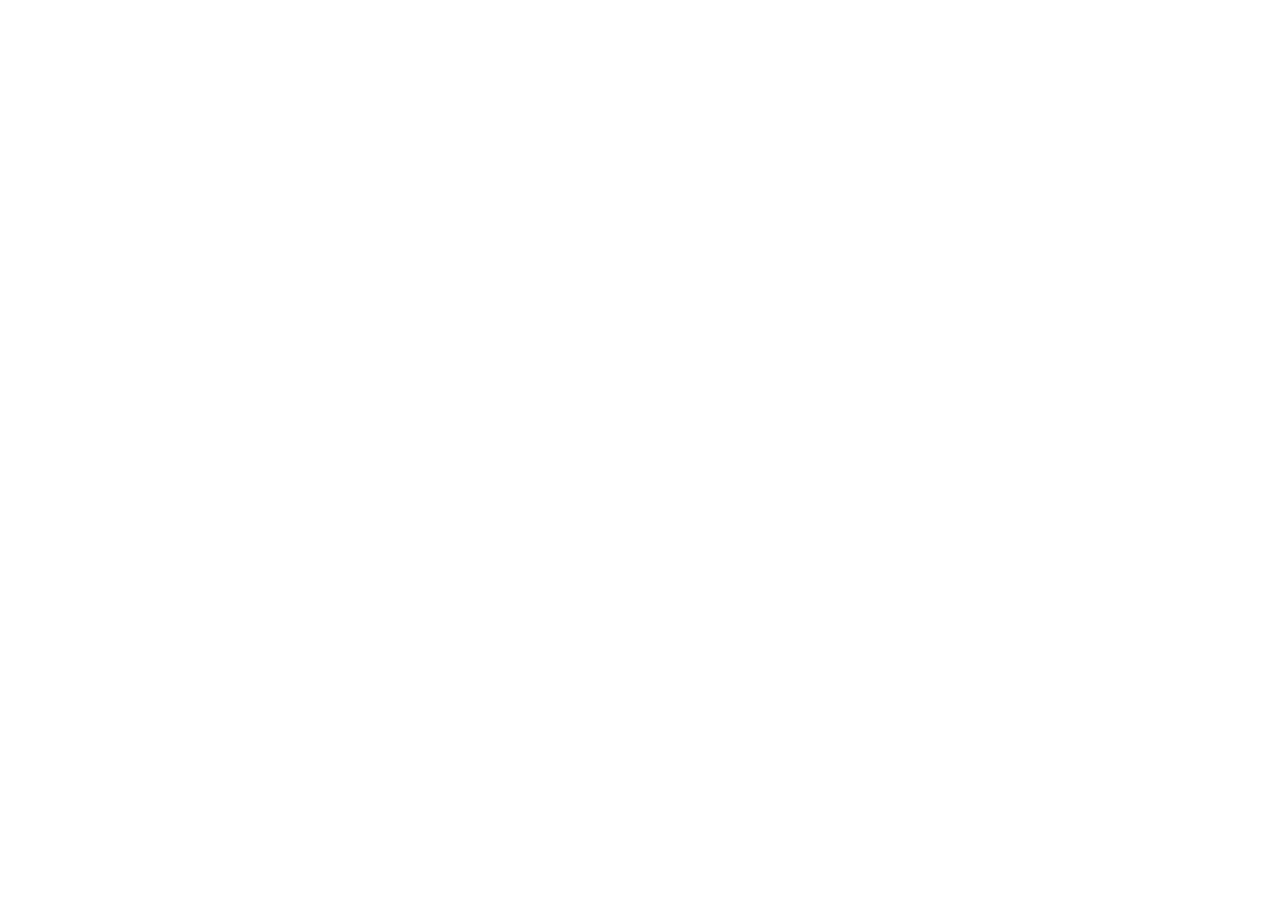
==== index.html @ a16721e1 "Add files via upload" ====
<!doctype html>
<html lang="zh-CN" data-page-node-id="yA0Kq9CrnTB8Yg3hqrv6Yd">
  <head data-page-node-id="Kz5V1zAdpXQTdksZVwG4QL">
    <meta charset="UTF-8" data-page-node-id="CpQbB1viqP4mEryuwTpKDQ" />
    <link rel="icon" type="image/webp" href="/cassiel-portfolio/avatar.webp" data-page-node-id="44fZgjx0BJYjxsgiDNsdJp" />
    <meta name="viewport" content="width=device-width, initial-scale=1.0" data-page-node-id="XHjobfBbckQEOGNmyKiSlf" />
    <meta name="description" content="李晴 Cassiel · 个人作品集 — 海外市场推广 / 运营 / 双语内容 / 品牌策划 / AI 创作" data-page-node-id="3OqiqB5UH15ib94yX8hZ2y" />
    <title>李晴 Cassiel · 个人作品集</title>

    <!-- 字体异步加载：不再阻塞首屏（先用系统字体渲染，加载完自动替换） -->
    <link rel="preconnect" href="https://fonts.googleapis.com" data-page-node-id="sNRSOGz8AFDxv1AtgER4XE" />
    <link rel="preconnect" href="https://fonts.gstatic.com" crossorigin data-page-node-id="uDnGwghoSn8qRuKMSa3KBw" />
    <link
      href="https://fonts.googleapis.com/css2?family=Playfair+Display:ital,wght@0,500;0,600;1,500&family=Cormorant+Garamond:ital,wght@0,500;1,500&family=Noto+Serif+SC:wght@600;700&family=Noto+Sans+SC:wght@400;500;700&display=swap"
      rel="stylesheet"
      media="print"
      onload="this.media='all'" data-page-node-id="WlXx7fBVmIy8NgrCdfuwad"
    />
    <noscript data-page-node-id="pYgnTMvsmWmkQOM8vTazXm">
      <link
        href="https://fonts.googleapis.com/css2?family=Playfair+Display:ital,wght@0,500;0,600;1,500&family=Noto+Serif+SC:wght@600;700&family=Noto+Sans+SC:wght@400;500;700&display=swap"
        rel="stylesheet" data-page-node-id="uPltSnya9LLhdu0EHojfn4"
      />
    </noscript>
    <script type="module" crossorigin src="/cassiel-portfolio/assets/index-CwIzsvGX.js"></script>
    <link rel="stylesheet" crossorigin href="/cassiel-portfolio/assets/index-D0CGgged.css" data-page-node-id="Kiu8rlmSTKHEZi1VTXKyvK">
  </head>
  <body data-page-node-id="1IWm1TpegDY64FoxtSiFSn">
    <div id="root" data-page-node-id="jTugDZT6o0H2R9SmXIjHTP"></div>
  </body>
</html>
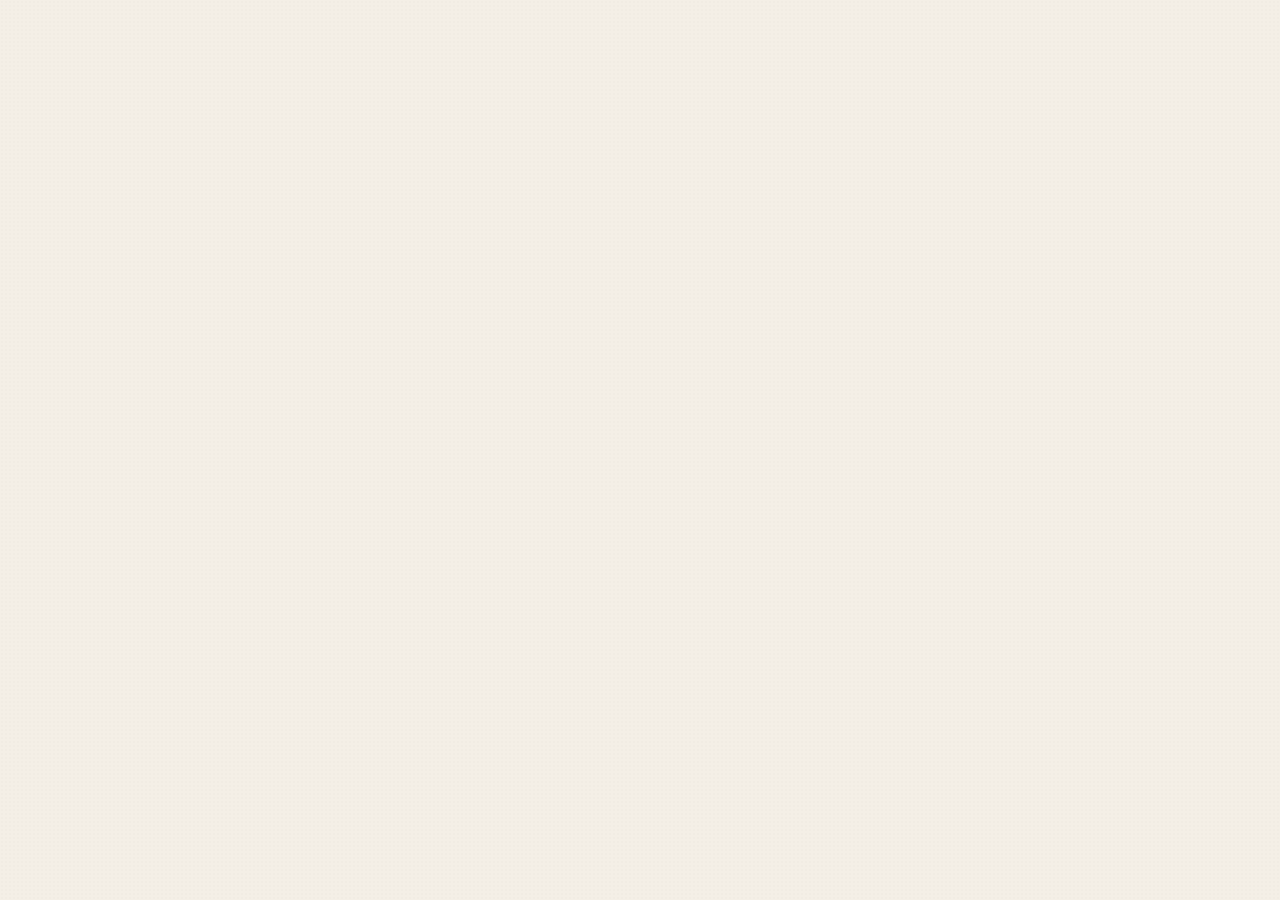
==== commit 4d3e272c: "Update asset paths in index.html" ====
--- a/index.html
+++ b/index.html
@@ -2,7 +2,7 @@
 <html lang="zh-CN" data-page-node-id="yA0Kq9CrnTB8Yg3hqrv6Yd">
   <head data-page-node-id="Kz5V1zAdpXQTdksZVwG4QL">
     <meta charset="UTF-8" data-page-node-id="CpQbB1viqP4mEryuwTpKDQ" />
-    <link rel="icon" type="image/webp" href="/cassiel-portfolio/avatar.webp" data-page-node-id="44fZgjx0BJYjxsgiDNsdJp" />
+    <link rel="icon" type="image/webp" href="/avatar.webp" data-page-node-id="44fZgjx0BJYjxsgiDNsdJp" />
     <meta name="viewport" content="width=device-width, initial-scale=1.0" data-page-node-id="XHjobfBbckQEOGNmyKiSlf" />
     <meta name="description" content="李晴 Cassiel · 个人作品集 — 海外市场推广 / 运营 / 双语内容 / 品牌策划 / AI 创作" data-page-node-id="3OqiqB5UH15ib94yX8hZ2y" />
     <title>李晴 Cassiel · 个人作品集</title>
@@ -22,8 +22,8 @@
         rel="stylesheet" data-page-node-id="uPltSnya9LLhdu0EHojfn4"
       />
     </noscript>
-    <script type="module" crossorigin src="/cassiel-portfolio/assets/index-CwIzsvGX.js"></script>
-    <link rel="stylesheet" crossorigin href="/cassiel-portfolio/assets/index-D0CGgged.css" data-page-node-id="Kiu8rlmSTKHEZi1VTXKyvK">
+    <script type="module" crossorigin src="/assets/index-CwIzsvGX.js"></script>
+    <link rel="stylesheet" crossorigin href="/assets/index-D0CGgged.css" data-page-node-id="Kiu8rlmSTKHEZi1VTXKyvK">
   </head>
   <body data-page-node-id="1IWm1TpegDY64FoxtSiFSn">
     <div id="root" data-page-node-id="jTugDZT6o0H2R9SmXIjHTP"></div>
--- a/assets/index-D0CGgged.css
+++ b/assets/index-D0CGgged.css
@@ -0,0 +1 @@
+:root{--cream: #f4efe6;--cream-deep: #ece4d6;--paper: #fbf8f1;--paper-2: #f7f1e7;--ink: #2e2a24;--ink-2: #6b6358;--ink-3: #948b7c;--line: #d9d0c0;--line-soft: #e6ddcf;--sage: #a7b0a0;--rose: #c9a8a0;--clay: #c08a6e;--blue: #97a7b0;--ochre: #c9b27c;--serif: "Playfair Display", "Songti SC", "STSong", Georgia, serif;--serif-cn: "Noto Serif SC", "Songti SC", "STSong", "SimSun", serif;--sans: "Noto Sans SC", system-ui, -apple-system, "PingFang SC", "Microsoft YaHei", sans-serif;--content: 1700px;--gutter: 48px;--shadow-sm: 0 2px 10px rgba(46, 42, 36, .05);--shadow-md: 0 18px 50px rgba(46, 42, 36, .1);--shadow-lg: 0 30px 80px rgba(46, 42, 36, .16)}*{box-sizing:border-box}html{scroll-behavior:smooth}body{margin:0;background:var(--cream);color:var(--ink);font-family:var(--sans);font-weight:400;line-height:1.7;-webkit-font-smoothing:antialiased;text-rendering:optimizeLegibility;overflow-x:hidden}body:before{content:"";position:fixed;top:0;right:0;bottom:0;left:0;pointer-events:none;z-index:1;opacity:.5;background-image:radial-gradient(rgba(46,42,36,.025) 1px,transparent 1px);background-size:4px 4px}a{color:inherit;text-decoration:none}img{display:block;max-width:100%}button{font-family:inherit;cursor:pointer}::selection{background:var(--clay);color:#fff}.wrap{width:100%;max-width:var(--content);margin:0 auto;padding:0 var(--gutter);position:relative;z-index:2}section{position:relative;z-index:2}.section-pad{padding:120px 0}.sec-head{display:flex;align-items:flex-end;gap:24px;margin-bottom:56px}.sec-num{font-family:var(--serif);font-size:84px;line-height:.8;color:var(--clay);opacity:.55;font-style:italic}.sec-title{font-family:var(--serif-cn);font-weight:700;font-size:40px;letter-spacing:2px;margin:0}.sec-title .en{display:block;font-family:var(--serif);font-style:italic;font-weight:500;font-size:18px;letter-spacing:1px;color:var(--ink-3);margin-top:6px}.sec-rule{flex:1;height:1px;background:var(--line);margin-bottom:14px}[data-reveal]{opacity:0;transform:translateY(26px);transition:opacity .9s cubic-bezier(.22,1,.36,1),transform .9s cubic-bezier(.22,1,.36,1)}[data-reveal].in-view{opacity:1;transform:none}[data-reveal][data-delay="1"]{transition-delay:.08s}[data-reveal][data-delay="2"]{transition-delay:.16s}[data-reveal][data-delay="3"]{transition-delay:.24s}[data-reveal][data-delay="4"]{transition-delay:.32s}.nav{position:fixed;top:0;left:0;right:0;z-index:50;display:flex;align-items:center;justify-content:space-between;padding:22px var(--gutter);transition:background .4s,box-shadow .4s,padding .4s}.nav.scrolled{background:#f4efe6d1;-webkit-backdrop-filter:blur(12px);backdrop-filter:blur(12px);box-shadow:0 1px 0 var(--line);padding:14px var(--gutter)}.nav-brand{font-family:var(--serif-cn);font-weight:700;font-size:20px;letter-spacing:1px;display:flex;align-items:center;gap:10px}.nav-brand .dot{width:9px;height:9px;border-radius:50%;background:var(--clay)}.nav-links{display:flex;gap:30px;align-items:center}.nav-links a{font-size:14px;letter-spacing:1px;color:var(--ink-2);position:relative;padding:4px 0;transition:color .3s}.nav-links a:after{content:"";position:absolute;left:0;bottom:-2px;width:0;height:1.5px;background:var(--clay);transition:width .3s}.nav-links a:hover,.nav-links a.active{color:var(--ink)}.nav-links a:hover:after,.nav-links a.active:after{width:100%}.nav-cta{border:1px solid var(--ink);border-radius:999px;padding:8px 20px;font-size:13px;letter-spacing:1px;transition:background .3s,color .3s}.nav-cta:hover{background:var(--ink);color:var(--cream)}.hero{min-height:100vh;display:flex;align-items:center;padding:140px 0 80px;position:relative;overflow:hidden}.hero-blob{position:absolute;border-radius:50%;filter:blur(60px);opacity:.5;z-index:0}.hero-blob.b1{width:520px;height:520px;background:var(--sage);top:-120px;right:-80px}.hero-blob.b2{width:460px;height:460px;background:var(--rose);bottom:-140px;left:-120px;opacity:.4}.hero-blob.b3{width:360px;height:360px;background:var(--ochre);top:40%;left:45%;opacity:.25}.hero-grid{display:grid;grid-template-columns:1.15fr .85fr;gap:64px;align-items:center;width:100%}.hero-eyebrow{font-family:var(--serif);font-style:italic;font-size:18px;color:var(--clay);letter-spacing:1px;margin-bottom:22px}.hero-name{font-family:var(--serif-cn);font-weight:700;font-size:132px;line-height:.95;letter-spacing:4px;margin:0}.hero-en{font-family:var(--serif);font-style:italic;font-weight:500;font-size:54px;color:var(--ink-2);letter-spacing:2px;margin:8px 0 0}.hero-tagline{font-family:var(--serif-cn);font-size:30px;font-weight:500;letter-spacing:3px;margin:40px 0 6px}.hero-tagline-en{font-family:var(--serif);font-style:italic;font-size:19px;color:var(--ink-2);letter-spacing:1px}.hero-tags{display:flex;flex-wrap:wrap;gap:12px;margin-top:38px}.hero-tag{border:1px solid var(--line);background:var(--paper);border-radius:999px;padding:9px 18px;font-size:14px;letter-spacing:.5px;color:var(--ink-2);transition:border-color .3s,color .3s,transform .3s}.hero-tag:hover{border-color:var(--clay);color:var(--ink);transform:translateY(-2px)}.hero-portrait{position:relative;justify-self:center}.hero-portrait .frame{width:420px;height:520px;border-radius:220px 220px 36px 36px;overflow:hidden;background:var(--paper);box-shadow:var(--shadow-lg);border:1px solid var(--line-soft);position:relative}.hero-portrait .frame img{width:100%;height:100%;object-fit:cover}.hero-portrait .badge{position:absolute;bottom:26px;left:-26px;background:var(--ink);color:var(--cream);font-family:var(--serif-cn);font-size:15px;letter-spacing:1px;padding:10px 20px;border-radius:999px;box-shadow:var(--shadow-md);white-space:nowrap}.hero-portrait .corner{position:absolute;font-family:var(--serif);font-style:italic;color:var(--ink-3);font-size:15px}.hero-portrait .corner.tl{top:-34px;left:8px}.hero-portrait .corner.br{bottom:-30px;right:12px}.scroll-cue{position:absolute;bottom:36px;left:50%;transform:translate(-50%);font-size:12px;letter-spacing:3px;color:var(--ink-3);text-align:center;z-index:3}.scroll-cue .line{width:1px;height:46px;background:linear-gradient(var(--ink-3),transparent);margin:12px auto 0;animation:cue 2s infinite}@keyframes cue{0%,to{opacity:.3;transform:scaleY(.6)}50%{opacity:1;transform:scaleY(1)}}.exp-layout{display:grid;grid-template-columns:1.25fr .75fr;gap:64px;align-items:start}.timeline{position:relative;padding-left:40px}.timeline:before{content:"";position:absolute;left:9px;top:8px;bottom:8px;width:2px;background:linear-gradient(var(--clay),var(--sage),var(--blue));opacity:.5}.tl-card{position:relative;background:var(--paper);border:1px solid var(--line-soft);border-radius:20px;padding:28px 32px;margin-bottom:28px;box-shadow:var(--shadow-sm);transition:transform .4s,box-shadow .4s}.tl-card:hover{transform:translate(8px);box-shadow:var(--shadow-md)}.tl-card:before{content:"";position:absolute;left:-37px;top:34px;width:16px;height:16px;border-radius:50%;background:var(--cream);border:3px solid var(--clay);box-shadow:0 0 0 4px var(--cream)}.tl-card .period{font-family:var(--serif);font-style:italic;color:var(--clay);font-size:16px;letter-spacing:1px}.tl-card .company{font-family:var(--serif-cn);font-weight:700;font-size:22px;margin:6px 0 2px}.tl-card .role{font-size:14px;color:var(--ink-2);letter-spacing:.5px;margin-bottom:14px}.tl-tag{display:inline-block;font-size:11px;letter-spacing:1px;padding:3px 10px;border-radius:999px;background:var(--cream-deep);color:var(--ink-2);margin-left:10px;vertical-align:middle}.tl-card ul{margin:0;padding-left:18px}.tl-card li{font-size:14.5px;color:var(--ink-2);margin-bottom:7px;line-height:1.6}.tl-card li::marker{color:var(--clay)}.exp-side{position:sticky;top:110px;display:flex;flex-direction:column;gap:24px}.panel{background:var(--paper);border:1px solid var(--line-soft);border-radius:22px;padding:30px;box-shadow:var(--shadow-sm)}.panel h3{font-family:var(--serif-cn);font-size:20px;margin:0 0 6px;letter-spacing:1px}.panel .sub{font-size:13px;color:var(--ink-3);margin-bottom:20px}.btn-soft{width:100%;border:1px solid var(--ink);background:var(--ink);color:var(--cream);border-radius:999px;padding:14px;font-size:15px;letter-spacing:1px;transition:background .3s,color .3s,transform .3s;display:flex;align-items:center;justify-content:center;gap:10px}.btn-soft:hover{background:transparent;color:var(--ink);transform:translateY(-2px)}.btn-ghost{width:100%;border:1px solid var(--line);background:transparent;color:var(--ink);border-radius:999px;padding:14px;font-size:15px;letter-spacing:1px;transition:border-color .3s,background .3s;display:flex;align-items:center;justify-content:center;gap:10px}.btn-ghost:hover{border-color:var(--clay);background:var(--paper)}.modal-mask{position:fixed;top:0;right:0;bottom:0;left:0;z-index:100;background:#2e2a248c;-webkit-backdrop-filter:blur(6px);backdrop-filter:blur(6px);display:flex;align-items:center;justify-content:center;padding:40px;animation:fade .3s ease}@keyframes fade{0%{opacity:0}to{opacity:1}}.modal{background:var(--paper);border-radius:18px;width:min(880px,92vw);height:min(90vh,1000px);display:flex;flex-direction:column;overflow:hidden;box-shadow:var(--shadow-lg);animation:pop .35s cubic-bezier(.22,1,.36,1)}@keyframes pop{0%{transform:translateY(20px) scale(.98);opacity:0}to{transform:none;opacity:1}}.modal-head{display:flex;align-items:center;justify-content:space-between;padding:20px 28px;border-bottom:1px solid var(--line)}.modal-head .t{font-family:var(--serif-cn);font-weight:700;font-size:18px}.modal-close{border:none;background:var(--cream-deep);border-radius:50%;width:38px;height:38px;font-size:18px;color:var(--ink);transition:background .3s}.modal-close:hover{background:var(--clay);color:#fff}.modal-body{flex:1}.modal-body iframe{width:100%;height:100%;border:none}.modal-foot{padding:14px 28px;border-top:1px solid var(--line);text-align:right}.modal-foot a{color:var(--clay);font-size:14px;letter-spacing:.5px}.footprint-card{margin-top:64px;border-radius:24px;border:1px solid var(--line);background:radial-gradient(120% 140% at 100% 0%,rgba(151,167,176,.25),transparent 60%),radial-gradient(120% 140% at 0% 100%,rgba(201,168,160,.25),transparent 60%),var(--paper);padding:48px 56px;display:flex;align-items:center;justify-content:space-between;gap:40px;flex-wrap:wrap}.footprint-card .ft-title{font-family:var(--serif-cn);font-weight:700;font-size:28px}.footprint-card .ft-sub{color:var(--ink-2);font-size:15px;margin-top:8px;max-width:520px}.works-grid{display:grid;grid-template-columns:repeat(3,1fr);gap:28px}.work-card{position:relative;border-radius:22px;padding:34px 32px 30px;background:var(--paper);border:1px solid var(--line-soft);box-shadow:var(--shadow-sm);overflow:hidden;cursor:pointer;transition:transform .45s cubic-bezier(.22,1,.36,1),box-shadow .45s;min-height:280px;display:flex;flex-direction:column}.work-card:hover{transform:translateY(-8px);box-shadow:var(--shadow-md)}.work-card .cap{position:absolute;top:0;left:0;right:0;height:6px}.work-card .w-index{font-family:var(--serif);font-style:italic;font-size:56px;line-height:1;color:var(--ink);opacity:.16}.work-card .w-title{font-family:var(--serif-cn);font-weight:700;font-size:24px;margin:14px 0 2px}.work-card .w-en{font-family:var(--serif);font-style:italic;color:var(--ink-3);font-size:15px;letter-spacing:1px}.work-card .w-desc{font-size:14px;color:var(--ink-2);margin:16px 0 0;flex:1;line-height:1.65}.work-card .w-open{margin-top:22px;font-size:13.5px;letter-spacing:1px;color:var(--ink);display:inline-flex;align-items:center;gap:8px;opacity:.7;transition:opacity .3s,gap .3s}.work-card:hover .w-open{opacity:1;gap:14px}.c-sage{background:var(--sage)}.t-sage{color:#6f7c66}.c-rose{background:var(--rose)}.t-rose{color:#9c6f66}.c-blue{background:var(--blue)}.t-blue{color:#5f7681}.c-clay{background:var(--clay)}.t-clay{color:#9c6446}.c-ochre{background:var(--ochre)}.t-ochre{color:#9a8343}.film-modal{width:min(1100px,94vw);height:min(86vh,760px)}.film-body{padding:0;overflow:hidden;display:flex;flex-direction:column}.film-head{padding:22px 32px;border-bottom:1px solid var(--line);display:flex;align-items:baseline;gap:16px}.film-head .ft{font-family:var(--serif-cn);font-weight:700;font-size:22px}.film-head .fe{font-family:var(--serif);font-style:italic;color:var(--ink-3)}.film-strip{flex:1;overflow-x:auto;overflow-y:hidden;display:flex;gap:0;padding:0;background:#2b2722;scroll-snap-type:x mandatory}.film-strip{background-image:radial-gradient(circle at 12px 11px,var(--cream) 4px,transparent 5px),radial-gradient(circle at 12px calc(100% - 11px),var(--cream) 4px,transparent 5px);background-size:24px 100%;background-repeat:repeat-x;background-position:0 0,0 0;padding:26px 0}.film-frame{scroll-snap-align:start;flex:none;width:300px;margin:0 12px;background:var(--paper);border-radius:8px;padding:22px;display:flex;flex-direction:column;box-shadow:0 10px 30px #00000059}.film-frame .ff-no{font-family:var(--serif);font-style:italic;font-size:14px;color:var(--ink-3)}.film-frame .ff-thumb{position:relative;height:170px;border-radius:6px;margin:12px 0 16px;display:grid;place-items:center;overflow:hidden;cursor:pointer;background:var(--paper-2);font-family:var(--serif);font-style:italic;font-size:15px;color:#ffffffd9;letter-spacing:1px}.film-frame .ff-thumb:hover{box-shadow:inset 0 0 0 1px var(--line)}.film-frame .ff-thumb img{width:100%;height:100%;object-fit:contain;border-radius:6px;background:var(--paper-2)}.ff-zoom{position:absolute;top:0;right:0;bottom:0;left:0;display:grid;place-items:center;background:#2e2a2447;color:#fff;font-family:var(--sans);font-style:normal;font-size:13px;letter-spacing:1px;opacity:0;transition:opacity .25s;pointer-events:none}.film-frame .ff-thumb:hover .ff-zoom{opacity:1}.film-frame .ff-t{font-family:var(--serif-cn);font-weight:700;font-size:18px}.film-frame .ff-d{font-size:13.5px;color:var(--ink-2);margin-top:8px;line-height:1.6}.film-hint{padding:10px 32px;font-size:12px;color:var(--ink-3);font-style:italic;border-top:1px solid var(--line)}.image-viewer{position:fixed;top:0;right:0;bottom:0;left:0;z-index:200;display:grid;grid-template-columns:60px 1fr 60px;align-items:center;background:#f4efe6f5;-webkit-backdrop-filter:blur(16px);backdrop-filter:blur(16px);padding:32px}.viewer-close{position:absolute;top:24px;right:28px;width:46px;height:46px;border-radius:50%;border:1px solid var(--line);background:var(--paper);color:var(--ink);font-size:22px;line-height:1;display:grid;place-items:center;cursor:pointer;transition:background .25s,color .25s,border-color .25s}.viewer-close:hover{background:var(--clay);color:#fff;border-color:var(--clay)}.viewer-nav{width:46px;height:80px;border-radius:10px;border:1px solid var(--line);background:var(--paper);color:var(--ink-2);font-size:32px;line-height:1;display:grid;place-items:center;cursor:pointer;transition:background .25s,color .25s,border-color .25s}.viewer-nav:hover:not(:disabled){background:var(--clay);color:#fff;border-color:var(--clay)}.viewer-nav:disabled{opacity:.3;cursor:default}.viewer-frame{text-align:center;max-height:100%;overflow-y:auto;padding:0 20px}.viewer-frame img{max-width:100%;max-height:78vh;object-fit:contain;border-radius:12px;box-shadow:0 30px 80px #2e2a242e}.viewer-info{margin-top:22px}.viewer-info h4{font-family:var(--serif-cn);font-size:24px;letter-spacing:1px;margin:0 0 8px}.viewer-info p{font-size:14px;color:var(--ink-2);line-height:1.7;max-width:560px;margin:0 auto}@media (max-width: 680px){.image-viewer{grid-template-columns:44px 1fr 44px;padding:20px}.viewer-frame img{max-height:64vh}.viewer-info h4{font-size:20px}}.bag-layout{display:grid;grid-template-columns:.95fr 1.05fr;gap:56px;align-items:stretch}.bag-visual{position:relative;border-radius:30px;background:radial-gradient(120% 120% at 30% 20%,rgba(192,138,110,.18),transparent 60%),var(--paper);border:1px solid var(--line-soft);display:flex;flex-direction:column;align-items:center;justify-content:center;padding:44px 36px;box-shadow:var(--shadow-md);min-height:520px}.bag-svg{width:62%;max-width:260px;margin-top:-40px}.bag-deck-stack{position:relative;width:170px;height:230px;margin-bottom:22px;z-index:2}.deck-card{position:absolute;top:0;right:0;bottom:0;left:0;border-radius:18px;border:1px solid var(--line);box-shadow:0 12px 34px #2e2a241f;transition:transform .4s cubic-bezier(.22,1,.36,1)}.deck-back{background:linear-gradient(135deg,#e8c4c4,#d4b8d9 55%,#b8c9d9)}.deck-back.d1{transform:rotate(-6deg) translate(-8px,4px)}.deck-back.d2{transform:rotate(4deg) translate(6px,-2px)}.deck-back.d3{transform:rotate(-2deg) translate(-2px,6px)}.bag-visual:hover .deck-back.d1{transform:rotate(-8deg) translate(-14px,8px)}.bag-visual:hover .deck-back.d2{transform:rotate(6deg) translate(12px,-4px)}.bag-visual:hover .deck-back.d3{transform:rotate(-4deg) translate(-4px,10px)}.deck-face{background:var(--paper);display:flex;flex-direction:column;align-items:center;justify-content:center;gap:8px;transform:rotate(0) translate(0)}.df-icon{font-size:34px;opacity:.7}.df-title{font-family:var(--serif-cn);font-weight:700;font-size:18px;letter-spacing:2px;color:var(--ink)}.df-sub{font-family:var(--serif);font-style:italic;font-size:12px;color:var(--ink-3);letter-spacing:1px}.bag-deck-info{text-align:center;margin:18px 0 22px}.bdi-title{font-size:14px;color:var(--ink-2);letter-spacing:.5px}.bdi-sub{font-size:12.5px;color:var(--ink-3);margin-top:4px}.draw-btn{border:1px solid var(--ink);background:var(--ink);color:var(--cream);border-radius:999px;padding:14px 32px;font-size:15px;letter-spacing:1px;display:inline-flex;align-items:center;gap:10px;transition:background .3s,color .3s,transform .3s,box-shadow .3s;box-shadow:0 10px 26px #2e2a242e}.draw-btn:hover:not(:disabled){background:transparent;color:var(--ink);transform:translateY(-2px)}.draw-btn:disabled{opacity:.55;cursor:wait}.draw-btn .spark{transition:transform .3s}.draw-btn:hover:not(:disabled) .spark{transform:rotate(180deg)}.bag-showcase{display:grid;place-items:center;min-height:520px;perspective:1200px}.showcase-empty{width:100%;max-width:420px;display:grid;place-items:center}.showcase-card-back{width:100%;aspect-ratio:3 / 4;border-radius:24px;background:var(--paper);border:1px dashed var(--line);box-shadow:var(--shadow-sm);display:flex;flex-direction:column;align-items:center;justify-content:center;gap:14px;padding:32px;text-align:center;color:var(--ink-3)}.showcase-card-back .sc-icon{width:72px;height:72px;border-radius:50%;background:var(--cream-deep);display:grid;place-items:center;font-family:var(--serif);font-size:32px;color:var(--ink-2)}.showcase-card-back .sc-title{font-family:var(--serif-cn);font-weight:700;font-size:18px;color:var(--ink);letter-spacing:1px}.showcase-card-back .sc-sub{font-size:13px;color:var(--ink-3);line-height:1.7}.showcase-card{width:100%;max-width:420px;aspect-ratio:3 / 4;position:relative;transform-style:preserve-3d;transition:transform .6s cubic-bezier(.22,1,.36,1)}.showcase-card.flipped{transform:rotateY(180deg)}.showcase-card-inner{position:absolute;top:0;right:0;bottom:0;left:0;backface-visibility:hidden;border-radius:26px;box-shadow:var(--shadow-md);overflow:hidden;background:var(--paper);border:1px solid var(--line-soft)}.showcase-card-inner.back{transform:rotateY(180deg);display:grid;place-items:center;background:linear-gradient(135deg,#f4efe6,#e8dfe0 55%,#dde4e8)}.sc-back-pattern{position:absolute;top:18px;right:18px;bottom:18px;left:18px;border:1px dashed rgba(46,42,36,.18);border-radius:18px;background-image:radial-gradient(rgba(46,42,36,.06) 1px,transparent 1px);background-size:10px 10px}.sc-back-label{font-family:var(--serif);font-style:italic;font-size:20px;letter-spacing:4px;color:var(--ink-2);z-index:2}.showcase-card-inner.front{display:flex;flex-direction:column;background:var(--card-bg, var(--paper))}.sc-front-header{display:flex;align-items:center;justify-content:space-between;padding:18px 22px;font-size:11px;letter-spacing:2px;color:var(--ink-2)}.sc-front-tag{font-weight:600}.sc-front-no{font-family:var(--serif);font-style:italic}.sc-front-body{flex:1;display:flex;flex-direction:column;align-items:center;padding:26px 28px 36px;text-align:center;background:var(--paper);border-radius:0 0 24px 24px;margin-top:auto}.sc-front-icon{width:92px;height:92px;border-radius:26px;display:grid;place-items:center;font-size:44px;box-shadow:0 12px 34px #2e2a241a;margin-bottom:22px}.sc-front-name{font-family:var(--serif-cn);font-weight:700;font-size:32px;letter-spacing:2px;margin:0}.sc-front-desc{font-size:14.5px;color:var(--ink-2);line-height:1.7;margin:14px 0 28px;max-width:280px}.sc-proficiency{width:100%;text-align:left}.sc-prof-label{display:flex;justify-content:space-between;align-items:center;font-size:12.5px;color:var(--ink-3);letter-spacing:1px;margin-bottom:10px}.sc-prof-val{font-family:var(--serif);font-size:18px;color:var(--ink)}.progress-track{width:100%;height:14px;border-radius:999px;background:var(--cream-deep);overflow:hidden;box-shadow:inset 0 1px 2px #2e2a240f}.progress-fill{height:100%;border-radius:999px;width:0;transition:width 1.2s cubic-bezier(.22,1,.36,1);box-shadow:inset 0 -2px 8px #ffffff59}.bag-collection{margin-top:64px}.bag-collection-head{font-family:var(--serif-cn);font-weight:700;font-size:20px;display:flex;align-items:center;gap:12px;margin-bottom:20px}.bag-collection-head .en{font-family:var(--serif);font-style:italic;font-size:14px;color:var(--ink-3);font-weight:400}.bag-collection-grid{display:grid;grid-template-columns:repeat(auto-fill,minmax(150px,1fr));gap:18px}.collection-card{border:1px solid var(--line-soft);border-radius:18px;padding:18px 16px 16px;text-align:center;display:flex;flex-direction:column;align-items:center;gap:8px;cursor:pointer;transition:transform .35s,box-shadow .35s,border-color .35s;background:var(--paper)}.collection-card:hover{transform:translateY(-5px);box-shadow:var(--shadow-md);border-color:var(--clay)}.collection-card.active{box-shadow:0 0 0 3px #c08a6e38,var(--shadow-md);border-color:var(--clay)}.cc-tag{font-size:10px;letter-spacing:1px;padding:3px 8px;border-radius:999px;font-weight:600}.cc-icon{font-size:26px;line-height:1}.cc-name{font-family:var(--serif-cn);font-weight:700;font-size:15px;letter-spacing:.5px}.cc-bar-wrap{width:100%;height:5px;border-radius:999px;background:#ffffffb3;overflow:hidden;margin-top:2px}.cc-bar{display:block;height:100%;border-radius:999px;transition:width .8s cubic-bezier(.22,1,.36,1)}@media (max-width: 1024px){.bag-layout{grid-template-columns:1fr;gap:40px}.bag-showcase{min-height:auto}.bag-collection-grid{grid-template-columns:repeat(auto-fill,minmax(130px,1fr))}}.contact{min-height:100vh;display:flex;flex-direction:column;justify-content:center;padding:120px 0;position:relative;background:radial-gradient(80% 80% at 80% 10%,rgba(201,168,160,.3),transparent 60%),radial-gradient(70% 70% at 10% 90%,rgba(167,176,160,.3),transparent 60%),var(--ink);color:var(--cream);overflow:hidden}.contact ::selection{background:var(--cream);color:var(--ink)}.contact .big{font-family:var(--serif-cn);font-weight:700;font-size:120px;line-height:1.02;letter-spacing:4px;margin:0}.contact .big .en{display:block;font-family:var(--serif);font-style:italic;font-weight:500;font-size:40px;letter-spacing:2px;opacity:.7;margin-top:10px}.contact-rows{display:grid;grid-template-columns:repeat(3,1fr);gap:28px;margin-top:72px}.c-row{border-top:1px solid rgba(244,239,230,.25);padding-top:22px}.c-row .ck{font-size:13px;letter-spacing:2px;opacity:.6;text-transform:uppercase}.c-row .cv{font-family:var(--serif-cn);font-weight:500;font-size:26px;margin-top:10px;letter-spacing:1px}.c-row a{transition:opacity .3s}.c-row a:hover{opacity:.7}.contact-foot{margin-top:90px;display:flex;justify-content:space-between;align-items:center;font-size:13px;opacity:.6;letter-spacing:1px;flex-wrap:wrap;gap:12px}.map-page{min-height:100vh;padding-top:120px}.map-canvas{margin-top:40px;height:62vh;border-radius:24px;border:1px solid var(--line);background:linear-gradient(#a7b0a01a,#97a7b01a),repeating-linear-gradient(0deg,transparent,transparent 39px,var(--line-soft) 40px),repeating-linear-gradient(90deg,transparent,transparent 39px,var(--line-soft) 40px),var(--paper);position:relative;overflow:hidden}.map-pin{position:absolute;transform:translate(-50%,-100%);display:flex;flex-direction:column;align-items:center}.map-pin .dot{width:16px;height:16px;border-radius:50% 50% 50% 0;background:var(--clay);transform:rotate(-45deg);box-shadow:0 6px 14px #c08a6e80}.map-pin .lbl{margin-top:14px;font-size:12.5px;color:var(--ink-2);background:var(--paper);padding:3px 10px;border-radius:999px;border:1px solid var(--line);white-space:nowrap}.map-note{margin-top:24px;font-size:14px;color:var(--ink-2);background:var(--paper-2);border:1px dashed var(--line);border-radius:14px;padding:16px 20px}@media (max-width: 1280px){.hero-name{font-size:104px}.contact .big{font-size:92px}.sec-num{font-size:64px}}@media (max-width: 1024px){:root{--gutter: 28px}.hero-grid,.exp-layout,.bag-layout{grid-template-columns:1fr;gap:48px}.hero-portrait{justify-self:start}.exp-side{position:static}.works-grid{grid-template-columns:repeat(2,1fr)}.contact-rows{grid-template-columns:1fr}.nav-links{display:none}}@media (max-width: 680px){.hero-name{font-size:72px}.hero-en{font-size:38px}.hero-portrait .frame{width:100%;height:420px}.works-grid{grid-template-columns:1fr}.sec-title{font-size:30px}.contact .big{font-size:60px}}.nav-edit{font-size:13px!important;letter-spacing:1px;color:var(--ink-2);padding:6px 14px!important;border:1px solid var(--line);border-radius:999px;transition:border-color .3s,color .3s}.nav-edit:hover{border-color:var(--clay);color:var(--ink)}.nav-edit:after{display:none}.admin{min-height:100vh;background:var(--cream);padding-bottom:80px}.admin-bar{position:sticky;top:0;z-index:40;display:flex;align-items:center;gap:20px;padding:16px var(--gutter);background:#fbf8f1eb;-webkit-backdrop-filter:blur(10px);backdrop-filter:blur(10px);border-bottom:1px solid var(--line)}.ab-back{font-family:var(--serif-cn);font-weight:700;letter-spacing:1px;white-space:nowrap}.ab-title{font-family:var(--serif);font-style:italic;color:var(--ink-3);font-size:14px}.ab-actions{margin-left:auto;display:flex;gap:10px;align-items:center;flex-wrap:wrap}.admin-msg{margin:16px var(--gutter) 0;background:var(--paper);border:1px solid var(--line);border-radius:12px;padding:12px 18px;font-size:14px;color:var(--ink-2)}.admin-main{max-width:1100px;margin:0 auto;padding:32px var(--gutter)}.admin-sec{background:var(--paper);border:1px solid var(--line-soft);border-radius:22px;padding:28px 32px;margin-bottom:28px;box-shadow:var(--shadow-sm)}.admin-sec h2{font-family:var(--serif-cn);font-weight:700;font-size:24px;letter-spacing:1px;margin:0 0 20px}.admin-sec h3{font-family:var(--serif-cn);font-weight:700;font-size:18px;margin:0 0 12px}.sec-head-row{display:flex;align-items:center;justify-content:space-between;gap:16px;margin-bottom:16px;flex-wrap:wrap}.sec-head-row h2,.sec-head-row h3{margin:0}.grid2{display:grid;grid-template-columns:1fr 1fr;gap:16px 24px}.field{margin-bottom:16px;display:flex;flex-direction:column;gap:8px}.field>label{font-size:13px;color:var(--ink-2);letter-spacing:.5px}.admin input,.admin textarea,.admin select{border:1px solid var(--line);border-radius:10px;padding:11px 14px;font-family:var(--sans);font-size:14px;color:var(--ink);background:var(--paper-2);width:100%}.admin input:focus,.admin textarea:focus,.admin select:focus{outline:none;border-color:var(--clay)}.admin textarea{resize:vertical;line-height:1.6}.cat-block{border:1px solid var(--line-soft);border-radius:16px;padding:20px;margin-bottom:20px;background:var(--paper-2)}.cat-head{display:flex;gap:12px;align-items:center;flex-wrap:wrap}.cat-head .cat-title{flex:1;min-width:160px;font-family:var(--serif-cn);font-weight:700}.cat-head .cat-en{width:160px}.cat-head select{width:120px}.cat-desc{width:100%;margin-top:12px}.items{display:flex;flex-direction:column;gap:14px;margin:14px 0}.item-block{padding:10px 12px 12px;border:1px dashed rgba(46,42,36,.16);border-radius:12px;background:#ffffff80}.item-row{display:flex;gap:10px;align-items:center;flex-wrap:wrap}.item-row input{flex:1;min-width:120px}.item-row .icon{width:70px;flex:none}.img-edit{display:flex;align-items:center;gap:12px}.img-edit .thumb{width:96px;height:72px;border-radius:10px;overflow:hidden;border:1px solid var(--line);background:var(--cream-deep);display:grid;place-items:center;color:var(--ink-3);font-size:12px}.img-edit .thumb img{width:100%;height:100%;object-fit:cover}.img-actions{display:flex;gap:8px;align-items:center}.admin button{border:1px solid var(--line);background:var(--paper);color:var(--ink);border-radius:999px;padding:9px 18px;font-size:13px;letter-spacing:.5px;transition:background .25s,color .25s,border-color .25s}.admin button:hover{border-color:var(--clay)}.admin button.primary{background:var(--ink);color:var(--cream);border-color:var(--ink)}.admin button.primary:hover{background:var(--clay);border-color:var(--clay)}.admin button.danger{color:#9c4a3c;border-color:#e3c2bb}.admin button.danger:hover{background:#9c4a3c;color:#fff;border-color:#9c4a3c}.admin button.ghost{border-style:dashed}.admin button.sm{padding:6px 12px}.ab-file{border:1px solid var(--line);background:var(--paper);border-radius:999px;padding:9px 18px;font-size:13px;letter-spacing:.5px;cursor:pointer;transition:border-color .25s}.ab-file:hover{border-color:var(--clay)}.admin-foot{display:flex;align-items:center;gap:20px;flex-wrap:wrap}.admin-foot .hint{font-size:12.5px;color:var(--ink-3);max-width:640px;line-height:1.6}.map-universe{min-height:100vh;display:grid;grid-template-rows:auto 1fr auto;padding:0;background:radial-gradient(100% 100% at 50% 10%,rgba(244,239,230,.95),transparent 60%),radial-gradient(100% 100% at 10% 90%,rgba(201,178,160,.2),transparent 55%),radial-gradient(100% 100% at 90% 80%,rgba(167,176,160,.18),transparent 55%),linear-gradient(180deg,#f4efe6,#e8e2d8);position:relative;overflow:hidden}.map-universe .wrap{position:relative;z-index:3}.map-hero-text{padding-top:110px;padding-bottom:16px}.map-hero-text .sec-head{margin-bottom:18px}.map-sub{font-size:15px;color:var(--ink-2);max-width:520px;letter-spacing:.5px;margin:0 0 8px}.map-hero-word{position:absolute;left:var(--gutter);top:130px;z-index:1;font-family:var(--serif);font-style:italic;font-weight:500;font-size:clamp(72px,8.5vw,150px);line-height:.92;color:var(--ink);letter-spacing:1px;pointer-events:none;opacity:.92}.map-hero-word em{display:block;font-style:italic;margin-left:.6em}.map-hero-hint{margin-top:26px;font-size:12.5px;letter-spacing:2px;color:var(--ink-3)}.map-hero-hint:before{content:"";display:inline-block;width:56px;height:1px;background:var(--ink-3);vertical-align:middle;margin-right:14px;opacity:.6}.archive-card{position:relative;background:#fbf8f1f5;border:1px solid var(--line);border-radius:4px;box-shadow:0 24px 60px #2e2a2429;padding:26px 28px 22px;animation:slide-in .4s cubic-bezier(.22,1,.36,1)}.archive-card:before{content:"";position:absolute;top:7px;right:7px;bottom:7px;left:7px;border:1px dashed rgba(46,42,36,.16);border-radius:2px;pointer-events:none}.archive-head{display:flex;align-items:center;justify-content:space-between;margin-bottom:14px}.archive-label{display:inline-flex;align-items:center;gap:8px;font-size:11.5px;letter-spacing:2px;color:var(--ink-3)}.archive-star{color:#a4b494;font-size:13px}.archive-close{border:none;background:transparent;width:30px;height:30px;border-radius:50%;font-size:18px;color:var(--ink-2);line-height:1;cursor:pointer;transition:background .25s,color .25s}.archive-close:hover{background:var(--cream-deep);color:var(--ink)}.archive-country{display:inline-block;font-size:12px;letter-spacing:2px;color:#b0563f;border:1px solid rgba(176,86,63,.35);padding:3px 10px;border-radius:2px;margin-bottom:10px}.archive-name{font-family:var(--serif-cn);font-weight:700;font-size:34px;letter-spacing:3px;margin:0;line-height:1.2}.archive-note{font-size:14.5px;line-height:1.8;color:var(--ink-2);margin:14px 0 20px;padding-top:14px;border-top:1px solid var(--line-soft)}.archive-foot{margin-top:16px;padding-top:12px;border-top:1px solid var(--line-soft);font-family:var(--serif);font-style:italic;font-size:12px;letter-spacing:2px;color:var(--ink-3);text-align:right}.map-layout{display:grid;grid-template-columns:1.45fr 1fr;gap:36px;align-items:stretch;max-width:var(--content);margin:8px auto 0;padding:0 var(--gutter)}.earth-stage{position:relative;width:100%;height:min(72vh,780px)}.earth-canvas{position:absolute;top:0;right:0;bottom:0;left:0}.earth-loading{position:absolute;top:0;right:0;bottom:0;left:0;display:grid;place-items:center;font-family:var(--serif);font-style:italic;font-size:18px;color:var(--ink-3);letter-spacing:1px}.earth-labels{position:absolute;top:0;right:0;bottom:0;left:0;pointer-events:none;z-index:10}.earth-tag{position:absolute;transform:translate(-50%,-50%);display:flex;align-items:center;gap:8px;padding:6px 13px 6px 8px;border-radius:999px;border:1px solid rgba(255,255,255,.55);background:#fbf8f1bf;-webkit-backdrop-filter:blur(8px);backdrop-filter:blur(8px);box-shadow:0 4px 18px #2e2a241a;font-size:13px;color:var(--ink-2);letter-spacing:.5px;pointer-events:auto;cursor:pointer;opacity:1;transition:opacity .3s,transform .3s,background .3s,box-shadow .3s}.earth-tag.hidden{opacity:0;pointer-events:none}.earth-tag:hover{transform:translate(-50%,-50%) scale(1.05);background:#ffffffeb;box-shadow:0 8px 28px #2e2a2426}.earth-tag.active{background:#fffaf5f2;border-color:var(--clay);color:var(--ink);box-shadow:0 0 0 3px #c08a6e2e,0 10px 34px #2e2a242e}.earth-tag-dot{width:9px;height:9px;border-radius:50%;background:var(--clay);box-shadow:0 0 0 3px #c08a6e38}.earth-tag.active .earth-tag-dot{background:var(--clay);box-shadow:0 0 0 4px #f2c9a873,0 0 18px #f2c9a8d9;animation:pulse-dot 2s infinite}@keyframes pulse-dot{0%,to{transform:scale(1)}50%{transform:scale(1.25)}}.map-side{position:sticky;top:92px;align-self:start;display:flex;flex-direction:column;height:min(72vh,780px);background:#fbf8f1b8;border:1px solid var(--line);border-radius:24px;padding:28px 26px;-webkit-backdrop-filter:blur(12px);backdrop-filter:blur(12px);box-shadow:var(--shadow-md);overflow:hidden}.map-side-head{display:flex;align-items:baseline;justify-content:space-between;margin-bottom:18px;padding-bottom:16px;border-bottom:1px solid var(--line-soft)}.map-side-head h3{font-family:var(--serif-cn);font-weight:700;font-size:24px;letter-spacing:2px;margin:0}.map-side-count{font-size:13px;color:var(--ink-3);letter-spacing:1px}.map-list{overflow-y:auto;flex:1;margin:-6px -8px;padding:6px 8px}.map-list-item{width:100%;text-align:left;display:flex;align-items:center;gap:14px;padding:14px;margin-bottom:8px;border:1px solid transparent;border-radius:16px;background:transparent;cursor:pointer;transition:background .25s,border-color .25s,transform .25s}.map-list-item:hover{background:#ffffffb3;transform:translate(2px)}.map-list-item.active{background:#fff;border-color:var(--clay);box-shadow:0 8px 24px #2e2a2414}.map-li-dot{flex:0 0 auto;width:11px;height:11px;border-radius:50%;background:var(--clay);box-shadow:0 0 0 4px #c08a6e2e,0 0 12px #f2c9a8b3}.map-li-body{display:flex;flex-direction:column;gap:3px;min-width:0;flex:1}.map-li-name{font-size:16px;font-weight:600;letter-spacing:.5px;color:var(--ink)}.map-li-meta{font-size:12.5px;color:var(--ink-3);letter-spacing:.3px;white-space:nowrap;overflow:hidden;text-overflow:ellipsis}.map-li-arrow{color:var(--ink-3);font-size:16px;transition:transform .25s,color .25s}.map-list-item:hover .map-li-arrow,.map-list-item.active .map-li-arrow{transform:translate(3px);color:var(--clay)}.map-detail{display:flex;flex-direction:column;height:100%}.map-back-btn{align-self:flex-start;border:1px solid var(--line);background:var(--paper);color:var(--ink-2);border-radius:999px;padding:8px 16px;font-size:13px;letter-spacing:1px;cursor:pointer;margin-bottom:18px;transition:background .25s,color .25s,border-color .25s}.map-back-btn:hover{background:var(--clay);color:#fff;border-color:var(--clay)}.map-panel-gallery{overflow-y:auto;flex:1}.earth-empty{position:absolute;left:50%;bottom:18px;transform:translate(-50%);background:#fbf8f1d9;border:1px dashed var(--line);border-radius:12px;padding:10px 16px;font-size:12.5px;color:var(--ink-3);max-width:80%;text-align:center}.map-detail .map-panel-head{margin-bottom:16px;padding-right:0}@keyframes slide-in{0%{transform:translate(18px);opacity:0}to{transform:none;opacity:1}}.map-detail{animation:slide-in .4s cubic-bezier(.22,1,.36,1)}.map-panel-close{position:absolute;top:18px;right:20px;width:38px;height:38px;border-radius:50%;border:1px solid var(--line);background:var(--paper);color:var(--ink);font-size:20px;line-height:1;display:grid;place-items:center;transition:background .3s,color .3s}.map-panel-close:hover{background:var(--clay);color:#fff;border-color:var(--clay)}.map-panel-head{margin-bottom:18px;padding-right:44px}.map-panel-head h3{font-family:var(--serif-cn);font-weight:700;font-size:32px;letter-spacing:2px;margin:0}.map-panel-country{display:inline-block;margin-top:8px;font-size:13px;letter-spacing:1px;color:var(--ink-2);border:1px solid var(--line);border-radius:999px;padding:5px 12px;background:var(--paper)}.map-panel-note{font-size:14.5px;line-height:1.7;color:var(--ink-2);padding-bottom:22px;border-bottom:1px solid var(--line-soft);margin-bottom:22px}.map-panel-gallery{display:grid;grid-template-columns:1fr 1fr;gap:12px}.map-img-wrap{position:relative;border-radius:14px;overflow:hidden;border:1px solid var(--line);background:var(--paper-2);aspect-ratio:1 / 1}.map-img-wrap img{width:100%;height:100%;object-fit:cover}.map-img-remove{position:absolute;top:6px;right:6px;width:26px;height:26px;border-radius:50%;background:#2e2a2473;color:#fff;border:none;display:grid;place-items:center;font-size:15px;opacity:0;transition:opacity .25s}.map-img-wrap:hover .map-img-remove{opacity:1}.map-panel-empty{font-size:13.5px;color:var(--ink-3);font-style:italic;padding:18px;background:var(--paper);border:1px dashed var(--line);border-radius:12px;margin-bottom:16px}.map-panel-add{width:100%;border:1px dashed var(--clay)!important;background:transparent!important;color:var(--clay)!important;border-radius:999px!important;padding:13px!important;font-size:14px;letter-spacing:1px;margin-top:8px;transition:background .3s,color .3s}.map-panel-add:hover{background:var(--clay)!important;color:#fff!important}.map-back{padding:28px var(--gutter) 44px;text-align:center;z-index:3}.map-back-link{display:inline-flex;align-items:center;gap:10px;font-size:14px;letter-spacing:1px;color:var(--ink-2);border-bottom:1px solid var(--line);padding-bottom:2px;transition:color .3s,border-color .3s}.map-back-link:hover{color:var(--clay);border-color:var(--clay)}@media (max-width: 1024px){.map-layout{grid-template-columns:1fr;gap:20px}.earth-stage{height:56vh}.map-side{position:static;height:auto;max-height:none}.map-list{max-height:420px}}@media (max-width: 680px){.earth-stage{height:46vh}.earth-tag{font-size:11px;padding:4px 9px 4px 6px}}.gallery-sub{font-size:15px;color:var(--ink-2);max-width:760px;line-height:1.9;letter-spacing:.4px;margin:0 0 30px}.gallery-sub b{color:var(--clay);font-weight:600}.gallery-room{position:relative;border-radius:24px;overflow:hidden;border:1px solid var(--line-soft);box-shadow:var(--shadow-md);background:#f2ecdf}.room-svg{display:block;width:100%;height:auto}.gallery-room.night .room-svg{filter:brightness(.82) saturate(.92)}.gallery-room.night:after{content:"";position:absolute;top:0;right:0;bottom:0;left:0;background:radial-gradient(24% 30% at 66.4% 64%,rgba(242,217,160,.16),transparent 70%);pointer-events:none}.room-hotspots{position:absolute;top:0;right:0;bottom:0;left:0}.room-spot{position:absolute;transform:translate(-50%,-50%);background:var(--paper);border:1.5px solid var(--line);color:var(--ink);font-family:var(--serif-cn);font-weight:700;font-size:13px;letter-spacing:1px;padding:7px 14px;border-radius:999px;box-shadow:var(--shadow-sm);cursor:pointer;white-space:nowrap;transition:transform .3s cubic-bezier(.22,1,.36,1),border-color .3s,box-shadow .3s,color .3s;animation:spot-bob 3.8s ease-in-out infinite}.room-spot:nth-child(odd){animation-delay:-1.9s}@keyframes spot-bob{0%,to{margin-top:0}50%{margin-top:-6px}}.room-spot:hover{transform:translate(-50%,-50%) scale(1.1);border-color:var(--clay);color:var(--clay);box-shadow:0 0 0 5px #c08a6e24,var(--shadow-md)}.room-tip{position:absolute;bottom:18px;left:50%;transform:translate(-50%);font-size:12.5px;color:var(--ink-3);font-style:italic;letter-spacing:1.5px;background:#fbf8f1bf;-webkit-backdrop-filter:blur(4px);backdrop-filter:blur(4px);padding:6px 18px;border-radius:999px;white-space:nowrap}.gallery-modal{width:min(1040px,94vw)}.g-head{display:flex;align-items:flex-start;gap:16px;padding:30px 34px 22px;border-bottom:1px dashed var(--line)}.g-tag{display:inline-block;font-size:12px;letter-spacing:1.5px;color:var(--clay);background:#c08a6e1a;border:1px solid rgba(192,138,110,.25);padding:4px 12px;border-radius:999px;margin-bottom:10px}.g-title{font-family:var(--serif-cn);font-weight:700;font-size:28px;letter-spacing:2px}.g-en{font-family:var(--serif);font-style:italic;font-size:14px;color:var(--ink-3)}.g-body{padding:26px 34px 34px;overflow-y:auto;flex:1}.g-thumb{position:relative;background:var(--paper-2);border:1px solid var(--line-soft);border-radius:10px;overflow:hidden;cursor:zoom-in}.g-thumb img{display:block;width:100%;height:100%;object-fit:contain;background:var(--paper-2);transition:transform .4s cubic-bezier(.22,1,.36,1)}.g-thumb:hover img{transform:scale(1.04)}.g-thumb.is-placeholder{display:grid;place-items:center;min-height:120px;color:#ffffffe6;font-family:var(--serif);font-style:italic;cursor:default}.g-thumb.is-placeholder.ph-sage{background:var(--sage)}.g-thumb.is-placeholder.ph-rose{background:var(--rose)}.g-thumb.is-placeholder.ph-blue{background:var(--blue)}.g-thumb.is-placeholder.ph-clay{background:var(--clay)}.g-thumb.is-placeholder.ph-ochre{background:var(--ochre)}.g-zoom{position:absolute;inset:auto 0 0 0;text-align:center;font-size:12px;letter-spacing:1px;color:#fff;background:linear-gradient(transparent,#2e2a248c);padding:22px 0 8px;opacity:0;transition:opacity .3s;pointer-events:none}.g-thumb:hover .g-zoom{opacity:1}.g-articles{display:flex;flex-direction:column;gap:18px}.g-article{display:flex;gap:20px;align-items:flex-start;background:var(--paper-2);border:1px solid var(--line-soft);border-left:4px solid var(--sage);border-radius:14px;padding:20px 22px;transition:transform .3s,box-shadow .3s}.g-article:hover{transform:translateY(-3px);box-shadow:var(--shadow-md)}.ga-no{font-family:var(--serif);font-style:italic;color:var(--ink-3);font-size:14px;flex:none;padding-top:3px}.ga-main{flex:1}.g-article h4{font-family:var(--serif-cn);font-size:17.5px;font-weight:700;margin-bottom:6px}.g-article p{font-size:13.5px;color:var(--ink-2);line-height:1.8}.g-article .g-thumb{width:150px;height:110px;flex:none}.g-wall{display:grid;grid-template-columns:repeat(3,1fr);gap:24px}.g-wall-item{margin:0}.g-wall-item .g-thumb{height:230px;background:var(--paper);border:1px solid var(--line);box-shadow:var(--shadow-sm);padding:10px}.g-wall-item figcaption{margin-top:10px;padding:0 4px}.g-wall-item strong{display:block;font-family:var(--serif-cn);font-size:14.5px}.g-wall-item span{font-size:12.5px;color:var(--ink-3)}.g-ledger{border:1px solid var(--line);border-radius:14px;overflow:hidden}.g-row{display:flex;gap:18px;align-items:center;padding:16px 20px;background:var(--paper);border-bottom:1px dashed var(--line);transition:background .25s}.g-row:last-child{border-bottom:none}.g-row:hover{background:var(--cream)}.gr-idx{font-family:var(--serif);font-style:italic;color:var(--clay);font-size:16px;flex:none;width:34px}.gr-main{flex:1}.g-row h4{font-family:var(--serif-cn);font-size:15.5px;font-weight:700;margin-bottom:4px}.g-row p{font-size:13px;color:var(--ink-2);line-height:1.7}.g-row .g-thumb{width:120px;height:84px;flex:none}.g-folders{display:grid;grid-template-columns:1fr 1fr;gap:22px}.g-folder{position:relative;background:var(--cream);border:1px solid var(--line);border-radius:0 14px 14px;padding:22px 22px 20px;transition:transform .3s,box-shadow .3s}.g-folder:hover{transform:translateY(-4px);box-shadow:var(--shadow-md)}.gf-tab{position:absolute;top:-12px;left:0;width:92px;height:14px;background:var(--cream-deep);border:1px solid var(--line);border-bottom:none;border-radius:8px 8px 0 0}.g-folder h4{font-family:var(--serif-cn);font-size:16.5px;font-weight:700;margin-bottom:8px}.g-folder p{font-size:13px;color:var(--ink-2);line-height:1.75;margin-bottom:12px}.g-folder .g-thumb{height:150px}.g-term{background:#33302a;border-radius:14px;overflow:hidden;font-family:Consolas,JetBrains Mono,monospace}.term-bar{display:flex;align-items:center;gap:7px;background:#45413a;padding:11px 16px}.term-bar i{width:11px;height:11px;border-radius:50%;background:#6b6358}.term-bar i:nth-child(1){background:#c9a8a0}.term-bar i:nth-child(2){background:#c9b27c}.term-bar i:nth-child(3){background:#a7b0a0}.term-bar span{margin-left:10px;font-size:12px;color:#948b7c}.term-body{padding:22px 24px;display:flex;flex-direction:column;gap:20px}.tb-cmd{font-size:13.5px;color:#d8d2c4}.tb-prompt{color:#a7b0a0;margin-right:8px}.tb-out{font-size:12.5px;color:#948b7c;line-height:1.8;margin:6px 0 0 22px;padding-left:14px;border-left:2px solid #45413a}.term-block .g-thumb{height:200px;width:70%;margin:10px 0 0 22px}.tb-dim{opacity:.6}.tb-cursor{display:inline-block;width:9px;height:16px;background:#a7b0a0;vertical-align:middle;animation:blink 1.1s steps(1) infinite}@keyframes blink{50%{opacity:0}}.note-modal{position:relative;width:min(560px,92vw);height:auto;padding:34px 36px 30px}.note-modal-sm{width:min(460px,92vw)}.note-body{margin-top:16px;display:flex;flex-direction:column;gap:12px}.note-body p{font-size:14px;color:var(--ink-2);line-height:1.95}.note-body b{color:var(--clay);font-weight:600}@media (max-width: 1024px){.g-wall{grid-template-columns:repeat(2,1fr)}.g-folders{grid-template-columns:1fr}.room-spot{font-size:11px;padding:5px 10px}}@media (max-width: 680px){.g-wall{grid-template-columns:1fr}.g-article .g-thumb,.g-row .g-thumb{display:none}.g-title{font-size:22px}}.opening{position:fixed;top:0;right:0;bottom:0;left:0;z-index:200;pointer-events:none}.opening-panel{position:absolute;left:0;right:0;height:50.5%;background:var(--cream)}.opening-panel.top{top:0;animation:panel-up .9s cubic-bezier(.76,0,.24,1) 1.25s forwards}.opening-panel.bottom{bottom:0;animation:panel-down .9s cubic-bezier(.76,0,.24,1) 1.25s forwards}@keyframes panel-up{to{transform:translateY(-100%)}}@keyframes panel-down{to{transform:translateY(100%)}}.opening-brand{position:absolute;top:0;right:0;bottom:0;left:0;display:flex;flex-direction:column;align-items:center;justify-content:center;gap:10px;animation:brand-out .6s ease 1.05s forwards}.ob-mark{font-family:var(--serif);font-style:italic;font-weight:700;font-size:76px;line-height:1;color:var(--ink);animation:brand-in .9s cubic-bezier(.22,1,.36,1) both}.ob-name{font-family:var(--serif-cn);font-size:16px;letter-spacing:6px;color:var(--ink-2);animation:brand-in .9s cubic-bezier(.22,1,.36,1) .15s both}.ob-sub{font-family:var(--serif);font-style:italic;font-size:13px;letter-spacing:2px;color:var(--ink-3);animation:brand-in .9s cubic-bezier(.22,1,.36,1) .28s both}@keyframes brand-in{0%{opacity:0;transform:translateY(14px)}to{opacity:1;transform:none}}@keyframes brand-out{to{opacity:0;transform:translateY(-10px)}}.he{opacity:0;animation:he-in 1.05s cubic-bezier(.22,1,.36,1) forwards}@keyframes he-in{0%{opacity:0;transform:translateY(26px)}to{opacity:1;transform:none}}.he-1{animation-delay:1.05s}.he-3{animation-delay:1.25s}.he-4{animation-delay:1.42s}.he-5{animation-delay:1.58s}.he-6{animation-delay:1.95s}.reveal-now .he-1{animation-delay:.05s}.reveal-now .he-3{animation-delay:.16s}.reveal-now .he-4{animation-delay:.26s}.reveal-now .he-5{animation-delay:.38s}.reveal-now .he-6{animation-delay:.5s}.hero-name{overflow:hidden;padding-bottom:.08em;margin-bottom:-.08em}.hero-name .char{display:inline-block;transform:translateY(115%);animation:char-rise 1s cubic-bezier(.22,1,.36,1) forwards;animation-delay:calc(1.12s + var(--i) * .13s)}.reveal-now .hero-name .char{animation-delay:calc(.06s + var(--i) * .11s)}@keyframes char-rise{to{transform:translateY(0)}}.hero-floaters{position:absolute;top:0;right:0;bottom:0;left:0;z-index:3;pointer-events:none}.float-tag{position:absolute;display:inline-flex;align-items:center;gap:10px;background:var(--paper);border:1px solid var(--line);border-radius:999px;padding:9px 20px 9px 11px;font-family:var(--serif);font-style:italic;font-size:14.5px;color:var(--ink-2);box-shadow:var(--shadow-sm);white-space:nowrap;pointer-events:auto;opacity:0;animation:tag-in .9s cubic-bezier(.22,1,.36,1) both,tag-bob 7s ease-in-out infinite;animation-delay:calc(1.85s + var(--i) * .1s),calc(2.6s + var(--i) * .35s);transition:transform .4s cubic-bezier(.22,1,.36,1),border-color .4s,color .4s,box-shadow .4s}.reveal-now .float-tag{animation-delay:calc(.5s + var(--i) * .09s),calc(1.3s + var(--i) * .3s)}.float-tag i{width:25px;height:25px;border-radius:50%;display:grid;place-items:center;font-style:normal;font-size:12px;color:#fff}.float-tag:hover{transform:translateY(-5px);border-color:var(--clay);color:var(--ink);box-shadow:var(--shadow-md)}@keyframes tag-in{0%{opacity:0;transform:translateY(16px) scale(.96)}to{opacity:1;transform:none}}@keyframes tag-bob{0%,to{translate:0 0}50%{translate:0 -9px}}.ft-1{left:2.5%;top:21%}.ft-2{left:27%;top:11%}.ft-3{left:1.5%;top:79%}.ft-4{left:33%;top:72%}.ft-5{right:32%;top:15%}.ft-6{right:2.5%;top:33%}.ft-7{right:27%;bottom:13%}.spark{position:absolute;z-index:2;opacity:0;animation:twinkle 5.5s ease-in-out infinite;animation-delay:2.2s}.spark.sp-1{left:45%;top:15%;color:var(--clay);animation-delay:2.1s}.spark.sp-2{left:20%;bottom:24%;color:var(--sage);animation-delay:2.9s}.spark.sp-3{right:13%;top:20%;color:var(--ochre);animation-delay:3.4s}@keyframes twinkle{0%,to{opacity:.15;transform:scale(.85) rotate(-8deg)}50%{opacity:.7;transform:scale(1.06) rotate(6deg)}}.hero-squiggle{width:220px;height:14px;margin-top:10px;opacity:.85}.portrait-arch{position:absolute;left:50%;top:-30px;transform:translate(-50%);width:300px;height:380px;z-index:-1;opacity:.9}.nav{animation:nav-in 1.1s cubic-bezier(.22,1,.36,1) 1.6s both}@keyframes nav-in{0%{opacity:0;transform:translateY(-14px)}to{opacity:1;transform:none}}.corridor{position:relative;margin-top:30px;padding:132px 54px 0;border-radius:26px;border:1px solid var(--line-soft);background:linear-gradient(#f5efe3,#f2ebdb 72%,#f2ebdb 72%);box-shadow:var(--shadow-md);overflow:hidden}.corridor-ceiling{position:absolute;top:0;left:8%;right:8%;height:66px}.corridor-ceiling .track{position:absolute;left:0;right:0;top:26px;height:3px;background:#ddd2bd;border-radius:2px}.corridor-ceiling .lamp{position:absolute;top:20px;width:14px;height:16px;border-radius:3px 3px 7px 7px;background:#cfc2a9}.corridor-ceiling .lamp:nth-child(2){left:6%}.corridor-ceiling .lamp:nth-child(3){left:24.5%}.corridor-ceiling .lamp:nth-child(4){left:43%}.corridor-ceiling .lamp:nth-child(5){left:61.5%}.corridor-ceiling .lamp:nth-child(6){left:80%}.corridor-ceiling .lamp:nth-child(7){left:94%}.corridor-arches{position:relative;z-index:2;display:flex;justify-content:space-between;align-items:flex-end;gap:18px}.arch-door{position:relative;width:230px;flex:1 1 0;background:none;border:none;padding:0;display:flex;flex-direction:column;align-items:center;opacity:0;transform:translateY(30px);transition:opacity .95s cubic-bezier(.22,1,.36,1),transform .95s cubic-bezier(.22,1,.36,1);transition-delay:calc(var(--i) * .09s)}.corridor.in-view .arch-door{opacity:1;transform:none}.arch-cone{position:absolute;top:-118px;left:50%;transform:translate(-50%);width:250px;height:122px;background:linear-gradient(#f2d9a061,#f2d9a000);clip-path:polygon(44% 0,56% 0,100% 100%,0 100%);opacity:.45;transition:opacity .5s;pointer-events:none}.arch-cone:before{content:"";position:absolute;top:-6px;left:50%;transform:translate(-50%);width:12px;height:12px;border-radius:50%;background:#f2d9a0;box-shadow:0 0 12px #f2d9a0e6}.arch-shape{position:relative;width:100%;height:330px;border-radius:115px 115px 8px 8px;background:var(--tint, #ece4d6);color:var(--tint-ink, #8d8474);display:grid;place-items:center;overflow:hidden;box-shadow:inset 0 -18px 40px #2e2a240d;transition:transform .55s cubic-bezier(.22,1,.36,1),background .5s,box-shadow .5s}.arch-shape:after{content:"";position:absolute;top:0;right:0;bottom:0;left:0;background:radial-gradient(58% 42% at 50% 20%,rgba(255,253,247,.9),transparent 72%);opacity:0;transition:opacity .5s}.arch-shape svg{position:relative;z-index:2}.arch-sage{--tint: #e1e8d7;--tint-deep: #cfdac4;--tint-ink: #8b9a84}.arch-rose{--tint: #f2dfd9;--tint-deep: #e6c6be;--tint-ink: #b18c85}.arch-blue{--tint: #dfe8ec;--tint-deep: #c6d5dc;--tint-ink: #7f929b}.arch-clay{--tint: #eedccd;--tint-deep: #e0bfa9;--tint-ink: #b07a5c}.arch-ochre{--tint: #f1e8ce;--tint-deep: #e2d3a6;--tint-ink: #a59155}.arch-plaque{width:100%;margin-top:18px;background:var(--paper);border:1px solid var(--line-soft);border-radius:14px;padding:12px 14px;text-align:center;transition:transform .5s cubic-bezier(.22,1,.36,1),box-shadow .5s,border-color .5s}.arch-plaque b{display:block;font-family:var(--serif-cn);font-size:15px;font-weight:700;color:var(--ink);transition:color .4s}.arch-plaque i{display:block;margin-top:3px;font-family:var(--serif);font-style:italic;font-size:11.5px;color:var(--ink-3);letter-spacing:.4px}.arch-door:hover .arch-shape{transform:translateY(-10px);background:var(--tint-deep);box-shadow:0 26px 50px #2e2a2429}.arch-door:hover .arch-shape:after{opacity:1}.arch-door:hover .arch-cone{opacity:.95}.arch-door:hover .arch-plaque{transform:translateY(-6px);border-color:var(--clay);box-shadow:var(--shadow-md)}.arch-door:hover .arch-plaque b{color:var(--clay)}.arch-door:active .arch-shape{transform:translateY(-4px) scale(.985)}.arch-door:active .arch-plaque{transform:translateY(-2px) scale(.99)}.arch-door:focus-visible .arch-plaque{border-color:var(--clay)}.corridor-floor{position:relative;z-index:1;height:104px;margin:34px -54px 0;background:repeating-linear-gradient(90deg,rgba(140,120,95,.05) 0 2px,transparent 2px 52px),linear-gradient(#e7d4bf,#dbc3ab);border-top:2px solid #d8c1a8}.corridor-floor .floor-line{position:absolute;left:0;right:0;background:#ffffff38}.corridor-floor .l1{top:8px;height:1px}.corridor-floor .l2{top:30px;height:1px;opacity:.6}.about-plaque{position:absolute;z-index:3;left:56px;bottom:34px;background:var(--paper);border:1px solid var(--line);border-radius:999px;padding:9px 20px;font-family:var(--serif);font-style:italic;font-size:13px;color:var(--ink-2);letter-spacing:.5px;box-shadow:var(--shadow-sm);transition:transform .4s cubic-bezier(.22,1,.36,1),border-color .4s,color .4s}.about-plaque:hover{transform:translateY(-4px);border-color:var(--clay);color:var(--clay)}.about-plaque:active{transform:translateY(-1px) scale(.98)}.corridor-plant{position:absolute;z-index:3;right:62px;bottom:4px;background:none;border:none;padding:0;opacity:.95;transition:transform .45s cubic-bezier(.22,1,.36,1);transform-origin:bottom center}.corridor-plant:hover{transform:translateY(-6px) rotate(-2deg)}.corridor-plant:active{transform:translateY(-2px) scale(.97)}.btn-soft:active,.btn-ghost:active,.nav-cta:active,.chip:active,.panel:active,.g-thumb:active,.modal-close:active,.collection-card:active{transform:scale(.965)}.panel,.tl-card,.chip{transition:transform .45s cubic-bezier(.22,1,.36,1),box-shadow .45s,border-color .45s}.panel:hover,.tl-card:hover{transform:translateY(-6px);box-shadow:var(--shadow-md);border-color:var(--clay)}.collection-card:hover{transform:translateY(-5px)}.g-article:hover,.g-folder:hover,.g-wall-item .g-thumb:hover{transform:translateY(-4px)}.g-thumb{transition:transform .4s cubic-bezier(.22,1,.36,1),box-shadow .4s}@media (prefers-reduced-motion: reduce){html{scroll-behavior:auto}*,*:before,*:after{animation-duration:.01ms!important;animation-iteration-count:1!important;transition-duration:.01ms!important;animation-delay:0ms!important;transition-delay:0ms!important}[data-reveal],.he,.float-tag,.nav,.spark{opacity:1!important;transform:none!important}.hero-name .char{transform:none!important;animation:none!important}.arch-door{opacity:1!important;transform:none!important}.opening{display:none!important}}@media (max-width: 1280px){.arch-shape{height:280px}.ft-2,.ft-4{display:none}}@media (max-width: 900px){.hero-floaters{display:none}.corridor{padding:110px 20px 0}.corridor-arches{flex-wrap:wrap;justify-content:center;gap:30px}.arch-door{width:200px;flex:0 0 200px}.corridor-floor{margin:30px -20px 0}.about-plaque{left:20px}.corridor-plant{display:none}}.scroll-progress{position:fixed;top:0;left:0;right:0;height:3px;z-index:170;pointer-events:none}.scroll-progress i{display:block;height:100%;transform-origin:0 50%;background:linear-gradient(90deg,var(--sage),var(--clay) 60%,var(--ochre))}.cursor-ring,.cursor-dot{position:fixed;top:0;left:0;z-index:320;pointer-events:none}.cursor-ring{width:34px;height:34px;border-radius:50%;border:1px solid rgba(46,42,36,.32);opacity:0;transition:opacity .3s,width .28s cubic-bezier(.22,1,.36,1),height .28s cubic-bezier(.22,1,.36,1),border-color .28s,background .28s}.cursor-ring.on{opacity:.85}.cursor-ring.hovering{width:58px;height:58px;border-color:var(--clay);background:#c9a8a01f}.cursor-ring.pressing{width:24px;height:24px;background:#c9a8a04d}.cursor-dot{width:5px;height:5px;border-radius:50%;background:var(--clay);opacity:0;transition:opacity .3s}.cursor-dot.on{opacity:.9}.route-veil{position:fixed;top:0;right:0;bottom:0;left:0;z-index:190;pointer-events:none;display:grid;place-items:center;overflow:hidden}.rv-sheet{position:absolute;top:0;right:0;bottom:0;left:0;background:linear-gradient(180deg,#f8f3e8,#eee4d1);transform:translateY(100%)}.route-veil.out .rv-sheet{animation:rvUp .52s cubic-bezier(.76,0,.24,1) forwards}.route-veil.in .rv-sheet{animation:rvDown .82s cubic-bezier(.76,0,.24,1) forwards}@keyframes rvUp{0%{transform:translateY(100%)}to{transform:translateY(0)}}@keyframes rvDown{0%{transform:translateY(0)}to{transform:translateY(-100%)}}.rv-sheen{position:absolute;left:0;right:0;top:0;height:45%;background:linear-gradient(rgba(255,255,255,.65),transparent);opacity:0}.route-veil.out .rv-sheen{animation:rvSheen .6s ease forwards}@keyframes rvSheen{0%{opacity:0}40%{opacity:.9}to{opacity:0}}.rv-label{position:relative;text-align:center;opacity:0}.route-veil.out .rv-label{animation:rvLabel .62s .1s cubic-bezier(.22,1,.36,1) forwards}.route-veil.in .rv-label{animation:rvLabelOut .35s ease forwards}@keyframes rvLabel{0%{opacity:0;transform:translateY(16px)}to{opacity:1;transform:none}}@keyframes rvLabelOut{0%{opacity:1}to{opacity:0;transform:translateY(-14px)}}.rv-label b{display:block;font-family:var(--serif-cn);font-weight:700;font-size:clamp(30px,4vw,52px);letter-spacing:8px;color:var(--ink)}.rv-label i{display:block;margin-top:10px;font-family:var(--serif);font-style:italic;font-size:14px;letter-spacing:5px;color:var(--ink-3)}.page-shell.entering{animation:pageIn .85s cubic-bezier(.22,1,.36,1) both}@keyframes pageIn{0%{opacity:0;transform:translateY(28px)}to{opacity:1;transform:none}}.nav-links>a{position:relative}.nav-links>a.active:after{content:"";position:absolute;left:8px;right:8px;bottom:-7px;height:2px;background:var(--clay);border-radius:2px;animation:navLine .45s cubic-bezier(.22,1,.36,1);transform-origin:0 50%}@keyframes navLine{0%{transform:scaleX(0)}to{transform:scaleX(1)}}.corridor{padding-top:158px}.corridor-arches{padding:0 96px}.corridor-bg{position:absolute;top:0;right:0;bottom:0;left:0;z-index:0;pointer-events:none}.cb-cornice{position:absolute;left:0;right:0;top:0;height:13px;background:repeating-linear-gradient(90deg,#e8dec9 0,#e8dec9 7px,#ded1b7 7px,#ded1b7 14px);box-shadow:0 2px #7a68501a,0 3px 10px #7a685014}.cb-rail{position:absolute;left:0;right:0;top:100px;height:6px;background:linear-gradient(#ece3ce,#dccfb3);box-shadow:0 1px #ffffffa6,0 6px 14px #7a685012}.cb-wainscot{position:absolute;left:0;right:0;bottom:104px;height:168px;background:repeating-linear-gradient(90deg,rgba(140,120,95,.08) 0 1px,transparent 1px 78px),linear-gradient(#ffffff6b,#fff0);border-top:1px solid rgba(140,120,95,.14)}.cb-medallion{position:absolute;left:50%;top:30px;width:168px;height:62px;transform:translate(-50%);border-radius:50%;background:radial-gradient(ellipse at 50% 32%,#f5ecda,#e0d2b8);opacity:.75;box-shadow:inset 0 0 0 1px #8c785f29,inset 0 0 0 9px #ffffff73,inset 0 0 0 10px #8c785f1f}.cb-vignette{position:absolute;top:0;right:0;bottom:0;left:0;background:radial-gradient(120% 92% at 50% 42%,transparent 46%,rgba(88,72,52,.17) 100%)}.corridor-dust{position:absolute;top:0;right:0;bottom:0;left:0;z-index:1;pointer-events:none;overflow:hidden}.corridor-dust span{position:absolute;top:-14px;border-radius:50%;background:#fffaebf2;box-shadow:0 0 7px #ffeec8e6;opacity:0;animation-name:dustFall;animation-timing-function:linear;animation-iteration-count:infinite}@keyframes dustFall{0%{transform:translate(0);opacity:0}12%{opacity:.95}55%{transform:translate(16px,220px);opacity:.7}88%{opacity:.4}to{transform:translate(-12px,460px);opacity:0}}.corridor-statue{position:absolute;z-index:2;left:14px;bottom:92px;opacity:.95;filter:drop-shadow(0 16px 20px rgba(88,72,52,.2))}.arch-frame{position:relative;width:100%;display:block}.arch-shape{display:block}.arch-inner{position:relative;z-index:3;display:grid;place-items:center;height:100%}.arch-panel{position:absolute;left:13%;right:13%;z-index:2;border:1px solid rgba(255,255,255,.55);border-radius:5px;pointer-events:none}.arch-panel.top{top:42px;height:96px;border-radius:48px 48px 6px 6px}.arch-panel.bottom{bottom:24px;height:84px}.arch-pilaster{position:absolute;top:118px;bottom:0;width:13px;z-index:4;border-radius:3px;background:linear-gradient(90deg,#fff9,#8c785f1a);box-shadow:0 2px 6px #5848341f}.arch-pilaster.left{left:-7px}.arch-pilaster.right{right:-7px}.arch-keystone{position:absolute;top:-10px;left:50%;z-index:5;width:26px;height:30px;transform:translate(-50%);clip-path:polygon(18% 0,82% 0,100% 100%,0 100%);background:linear-gradient(#f1e8d5,#dccfb4);box-shadow:0 4px 9px #58483433;transition:transform .5s cubic-bezier(.22,1,.36,1)}.arch-no{position:absolute;top:76px;left:50%;transform:translate(-50%);z-index:5;font-family:var(--serif);font-size:11.5px;letter-spacing:2.5px;color:#5a4e3c99;padding:3px 11px;border-radius:999px;background:#fff9;border:1px solid rgba(140,120,95,.2)}.arch-knob{position:absolute;right:20px;top:61%;z-index:5;width:12px;height:12px;border-radius:50%;background:radial-gradient(circle at 34% 30%,#f8eed8,#c1a67b);box-shadow:0 2px 6px #58483452;transition:transform .45s cubic-bezier(.22,1,.36,1)}.arch-keyhole{position:absolute;right:23px;top:calc(61% + 20px);z-index:5;width:5px;height:10px;border-radius:2px 2px 4px 4px;background:#5a4e3c66}.arch-gap{position:absolute;left:16%;right:16%;bottom:0;height:3px;z-index:5;border-radius:2px;opacity:0;background:linear-gradient(90deg,transparent,rgba(255,214,140,.95),transparent);transition:opacity .55s,box-shadow .55s}.arch-door:hover .arch-gap{opacity:1;box-shadow:0 0 18px #ffd68cf2}.arch-door:hover .arch-keystone{transform:translate(-50%) translateY(-4px)}.arch-door:hover .arch-knob{transform:rotate(-28deg)}.arch-door:hover .arch-no{color:var(--clay);border-color:#b07a5c66}.floor-sheen{position:absolute;left:0;right:0;top:0;height:48px;background:linear-gradient(rgba(255,255,255,.34),transparent)}.floor-mirrors{position:absolute;left:0;right:0;top:10px;padding:0 150px;display:flex;justify-content:space-between;gap:18px}.floor-mirrors .fm{flex:1 1 0;height:62px;border-radius:50% 50% 10px 10px/60% 60% 10px 10px;background:var(--tint, #d8cbb4);opacity:.2;filter:blur(7px);transform:scaleY(-1)}.secret-door{position:absolute;z-index:4;right:14px;top:158px;width:62px;height:330px;background:none;border:none;padding:0}.sd-face{position:absolute;top:0;right:0;bottom:0;left:0;border-radius:5px;overflow:hidden;background:linear-gradient(100deg,#6d5c49,#584939 52%,#4c3f32);box-shadow:inset 0 0 0 1px #ffffff12,0 18px 34px #3c302259;transition:transform .55s cubic-bezier(.22,1,.36,1),box-shadow .55s}.sd-face:before{content:"";position:absolute;top:9px;right:11px;bottom:9px;left:11px;border:1px solid rgba(233,214,180,.16);border-radius:3px}.sd-crack{position:absolute;left:50%;top:11%;bottom:11%;width:2px;transform:translate(-50%);background:linear-gradient(transparent,rgba(255,214,150,.95),transparent);opacity:.3;transition:opacity .55s;animation:crackBreath 5s ease-in-out infinite}@keyframes crackBreath{0%,to{opacity:.22}50%{opacity:.6}}.sd-keyhole{position:absolute;right:11px;top:57%;width:10px;height:15px;border-radius:3px 3px 6px 6px;background:#eed29899;box-shadow:0 0 10px #ffcd828c}.sd-glow{position:absolute;top:0;right:0;bottom:0;left:0;opacity:0;transition:opacity .6s;background:radial-gradient(72% 42% at 50% 58%,rgba(255,208,132,.6),transparent 72%)}.secret-door:hover .sd-glow{opacity:.95}.secret-door:hover .sd-crack{opacity:1;animation:none}.secret-door:hover .sd-face{transform:translate(-7px) rotate(-1.2deg);box-shadow:-12px 24px 44px #3c302280}.secret-door:active .sd-face{transform:translate(-3px) scale(.985)}.sd-tip{position:absolute;left:50%;bottom:-32px;transform:translate(-50%) translateY(8px);white-space:nowrap;font-family:var(--serif);font-style:italic;font-size:11.5px;letter-spacing:1px;color:var(--ink-3);opacity:0;transition:opacity .45s,transform .45s}.secret-door:hover .sd-tip{opacity:1;transform:translate(-50%) translateY(0)}@media (max-width: 1280px){.secret-door,.corridor-statue{display:none}.corridor-arches{padding:0 24px}}.secret-room{position:fixed;top:0;right:0;bottom:0;left:0;z-index:200;overflow:auto;display:grid;place-items:center;padding:70px 24px;background:radial-gradient(60% 60% at 50% 26%,#2d2721,#16120e);color:#f1e7d4;animation:srIn .75s cubic-bezier(.22,1,.36,1);transition:background 1.2s ease}.secret-room.lit{background:radial-gradient(72% 70% at 50% 16%,#4d4234,#221c16 72%)}@keyframes srIn{0%{opacity:0;transform:scale(1.02)}to{opacity:1;transform:none}}.sr-close{position:absolute;top:26px;right:30px;width:46px;height:46px;border-radius:50%;border:1px solid rgba(241,231,212,.25);background:#ffffff0d;color:#f1e7d4;font-size:22px;line-height:1;transition:background .3s,transform .3s}.sr-close:hover{background:#ffffff24;transform:rotate(90deg)}.sr-lamp{position:absolute;top:26px;left:50%;transform:translate(-50%);display:flex;flex-direction:column;align-items:center;gap:0;background:none;border:none;color:inherit;cursor:pointer;z-index:3}.sr-wire{width:1px;height:46px;background:#f1e7d466}.sr-bulb{position:relative;width:30px;height:30px;border-radius:50%;background:#f1e7d424;border:1px solid rgba(241,231,212,.3);transition:background .8s,box-shadow .8s}.secret-room.lit .sr-bulb{background:radial-gradient(circle at 40% 35%,#fff3d2,#ffcf7c);box-shadow:0 0 26px #ffce82cc,0 0 70px #ffce8280}.sr-bulb-glow{position:absolute;top:0;right:0;bottom:0;left:0;border-radius:50%;opacity:0;background:radial-gradient(circle,rgba(255,206,130,.5),transparent 70%);transition:opacity .8s}.secret-room.lit .sr-bulb-glow{opacity:1;animation:bulbBreath 5s ease-in-out infinite}@keyframes bulbBreath{0%,to{opacity:.5;transform:scale(.94)}50%{opacity:1;transform:scale(1.08)}}.sr-burst{position:absolute;left:50%;top:50%;width:30px;height:30px;margin:-15px 0 0 -15px;border-radius:50%;border:2px solid rgba(255,214,150,.9);animation:ringOut 1.1s cubic-bezier(.22,1,.36,1) forwards}@keyframes ringOut{0%{transform:scale(.5);opacity:.95}to{transform:scale(3.4);opacity:0}}.sr-pull{margin-top:10px;font-size:11px;letter-spacing:2px;opacity:.5}.sr-inner{position:relative;z-index:2;width:min(860px,94vw);text-align:center;opacity:.3;transform:translateY(14px);transition:opacity 1.1s ease,transform 1.1s cubic-bezier(.22,1,.36,1)}.secret-room.lit .sr-inner{opacity:1;transform:none}.sr-tag{font-size:11px;letter-spacing:4px;color:#ffce82bf}.sr-title{font-family:var(--serif-cn);font-weight:700;font-size:clamp(28px,3.4vw,46px);margin:14px 0 6px;letter-spacing:3px}.sr-en{font-family:var(--serif);font-style:italic;font-size:14px;letter-spacing:3px;opacity:.5}.sr-hint{margin:22px 0 34px;font-size:14.5px;color:#f1e7d4ad;letter-spacing:1px}.sr-body{display:grid;grid-template-columns:.9fr 1.1fr;gap:34px;text-align:left}.sr-wish{border:1px solid rgba(241,231,212,.16);border-radius:14px;padding:16px 18px;margin-bottom:12px;background:#ffffff0a;opacity:0;transform:translateY(12px)}.secret-room.lit .sr-wish{animation:ioIn .8s both;animation-delay:calc(.25s + var(--i) * .16s)}.sw-k{display:block;font-size:11px;letter-spacing:2px;color:#ffce82cc;margin-bottom:6px}.sw-v{display:block;font-family:var(--serif-cn);font-size:16px;line-height:1.6}.sr-letter{border-left:2px solid rgba(255,206,130,.45);padding-left:22px}.sr-letter p{margin:0 0 12px;font-size:15px;line-height:2;color:#f1e7d4d9;opacity:0}.secret-room.lit .sr-letter p{animation:ioIn .9s both;animation-delay:calc(.55s + var(--i) * .18s)}.sr-sign{margin-top:16px;font-family:var(--serif);font-style:italic;font-size:13.5px;color:#ffce82d9}.sr-foot{margin-top:40px;font-size:12px;letter-spacing:1.5px;color:#f1e7d473}@keyframes ioIn{0%{opacity:0;transform:translateY(10px)}to{opacity:1;transform:none}}@media (max-width: 900px){.sr-body{grid-template-columns:1fr}}.sec-title .ing{color:var(--clay)}.sec-title .ing i{font-style:normal;animation:ingBlink 1.7s steps(1) infinite}@keyframes ingBlink{0%,49%{opacity:.9}50%,to{opacity:.25}}.eo-hud{display:flex;align-items:center;gap:28px;flex-wrap:wrap;margin:26px 0 40px;padding:14px 26px;border:1px solid var(--line-soft);border-radius:999px;background:linear-gradient(90deg,#fffc,#ffffff59);box-shadow:var(--shadow-sm)}.hud-item{display:flex;align-items:baseline;gap:8px}.hud-item i{font-family:var(--serif);font-style:italic;font-size:11px;letter-spacing:2px;color:var(--ink-3);text-transform:uppercase}.hud-item b{font-family:var(--serif-cn);font-size:14.5px;font-weight:700;letter-spacing:.5px}.hud-prog{flex:1;min-width:140px;height:5px;border-radius:999px;background:var(--cream-deep);overflow:hidden}.hud-prog i{display:block;height:100%;border-radius:999px;background:linear-gradient(90deg,var(--sage),var(--clay));transition:width .7s cubic-bezier(.22,1,.36,1)}.exp-layout{grid-template-columns:1.42fr .58fr;gap:54px}.journey{position:relative;display:grid;grid-template-columns:1fr 1fr;gap:0 72px;align-items:start}.j-thread{position:absolute;left:50%;top:6px;bottom:6px;width:2px;transform:translate(-50%);overflow:hidden;background:repeating-linear-gradient(180deg,rgba(176,122,92,.4) 0 9px,transparent 9px 19px)}.j-thread i{position:absolute;left:0;width:2px;height:130px;background:linear-gradient(transparent,var(--clay),transparent);animation:threadFlow 6s linear infinite}@keyframes threadFlow{0%{top:-130px}to{top:100%}}.j-col{display:flex;flex-direction:column;gap:28px}.j-col.right{margin-top:104px}.jp-wrap{position:relative}.jp-link{position:absolute;top:46px;height:2px;width:calc(var(--inset, 0px) + 42px)}.j-col.left .jp-link{right:-36px;background:linear-gradient(270deg,#b07a5cb3,#b07a5c2e)}.j-col.right .jp-link{left:-36px;background:linear-gradient(90deg,#b07a5cb3,#b07a5c2e)}.jp-link i{position:absolute;top:50%;width:10px;height:10px;border-radius:50%;background:var(--cream);border:2px solid rgba(176,122,92,.5);transition:border-color .5s,box-shadow .5s,background .5s}.j-col.left .jp-link i{right:0;transform:translate(50%,-50%)}.j-col.right .jp-link i{left:0;transform:translate(-50%,-50%)}.jp-wrap.is-active .jp-link i{border-color:var(--accent);background:var(--accent);box-shadow:0 0 0 5px #b07a5c29}.acc-sage{--accent: #8b9a84;--accent-soft: #eef3e8}.acc-rose{--accent: #b18c85;--accent-soft: #f8eeea}.acc-blue{--accent: #7f929b;--accent-soft: #eaf1f4}.acc-clay{--accent: #b07a5c;--accent-soft: #f7ece4}.acc-ochre{--accent: #a59155;--accent-soft: #f8f2df}.jp-card{position:relative;overflow:hidden;background:var(--paper);border:1px solid var(--line-soft);border-radius:20px;padding:24px 26px 20px;box-shadow:var(--shadow-sm);cursor:pointer;text-align:left;width:100%;transform:rotate(var(--tilt, 0deg)) scale(1);transition:transform .6s cubic-bezier(.22,1,.36,1),opacity .5s,box-shadow .5s,border-color .5s,filter .5s,background .5s}.j-col.left .jp-card{margin-right:var(--inset, 0px)}.j-col.right .jp-card{margin-left:var(--inset, 0px)}.jp-card:before{content:"";position:absolute;left:0;top:0;bottom:0;width:4px;background:var(--accent, var(--clay));opacity:0;transition:opacity .5s}.jp-wrap.is-active .jp-card:before{opacity:1}.jp-wrap:not(.is-active) .jp-card{opacity:.46;filter:saturate(.3);transform:rotate(var(--tilt, 0deg)) scale(.972)}.jp-wrap:not(.is-active) .jp-card:hover{opacity:.8;filter:saturate(.7);transform:rotate(var(--tilt, 0deg)) scale(.99)}.jp-wrap.is-active .jp-card{opacity:1;transform:rotate(0) scale(1.015);border-color:var(--accent);background:linear-gradient(180deg,var(--accent-soft),var(--paper) 58%);box-shadow:0 26px 52px #2e2a2424}.jp-card:focus-visible{outline:2px solid var(--clay);outline-offset:3px}.jp-ripple{position:absolute;width:14px;height:14px;border-radius:50%;background:var(--accent, var(--clay));opacity:.32;pointer-events:none;transform:translate(-50%,-50%) scale(0);animation:jpRipple .75s cubic-bezier(.22,1,.36,1) forwards}@keyframes jpRipple{to{transform:translate(-50%,-50%) scale(24);opacity:0}}.jp-top{display:flex;align-items:center;gap:10px;margin-bottom:10px}.jp-st{font-family:var(--serif);font-size:10.5px;letter-spacing:2px;color:#fff;background:var(--accent, var(--clay));padding:3px 9px;border-radius:999px}.jp-period{font-family:var(--serif);font-style:italic;font-size:14px;color:var(--accent);letter-spacing:1px}.jp-tag{margin-left:auto;font-size:11px;letter-spacing:1px;padding:3px 10px;border-radius:999px;background:var(--cream-deep);color:var(--ink-2)}.jp-company{font-family:var(--serif-cn);font-weight:700;font-size:21px;margin:0 0 3px;letter-spacing:.5px}.jp-role{font-size:13.5px;color:var(--ink-2);letter-spacing:.5px;margin-bottom:12px}.jp-points{margin:0;padding-left:18px}.jp-points li{font-size:14px;color:var(--ink-2);line-height:1.68;margin-bottom:6px}.jp-points li::marker{color:var(--accent)}.jp-shots{display:flex;gap:8px;margin-top:14px;flex-wrap:wrap}.jp-shot{width:66px;height:66px;border-radius:12px;overflow:hidden;padding:0;border:1px solid var(--line-soft);background:var(--cream-deep);transition:transform .4s cubic-bezier(.22,1,.36,1),box-shadow .4s}.jp-shot:hover{transform:translateY(-4px);box-shadow:var(--shadow-md)}.jp-shot img{width:100%;height:100%;object-fit:cover;display:block}.jp-more{display:grid;place-items:center;font-family:var(--serif);font-size:15px;color:var(--ink-2)}.jp-badge{display:block;margin-top:12px;text-align:right;font-size:10.5px;letter-spacing:1.5px;color:var(--ink-3);opacity:.7}.jp-wrap.is-active .jp-badge{color:var(--accent);opacity:1}.panel-quiet{background:linear-gradient(160deg,var(--paper),var(--cream))}.panel-quiet h3{font-size:17px}.jp-legend{display:flex;flex-direction:column;gap:8px;margin-top:14px;font-size:12.5px;color:var(--ink-3)}.jp-legend span{display:flex;align-items:center;gap:8px}.jp-legend .dot{width:10px;height:10px;border-radius:50%;border:2px solid var(--clay)}.jp-legend .dot.on{background:var(--clay)}.jp-legend .dot.off{border-color:var(--line);opacity:.6}@media (max-width: 1024px){.exp-layout{grid-template-columns:1fr}.journey{grid-template-columns:1fr;gap:26px}.j-col{display:contents}.j-col.right{margin-top:0}.j-thread,.jp-link{display:none}.jp-wrap{order:var(--ord, 0)}.j-col.left .jp-card,.j-col.right .jp-card{margin:0!important}.sr-body{grid-template-columns:1fr}}.contact{padding:130px 0 90px}.contact-aurora{position:absolute;top:0;right:0;bottom:0;left:0;pointer-events:none;overflow:hidden}.contact-aurora span{position:absolute;border-radius:50%;filter:blur(80px);opacity:.45}.contact-aurora span:nth-child(1){width:540px;height:540px;left:-8%;top:-12%;background:#c9a8a0b3;animation:aurora 20s ease-in-out infinite}.contact-aurora span:nth-child(2){width:460px;height:460px;right:-6%;top:26%;background:#a7b0a099;animation:aurora 26s ease-in-out infinite reverse}.contact-aurora span:nth-child(3){width:520px;height:520px;left:22%;bottom:-18%;background:#d6ba7a73;animation:aurora 32s ease-in-out infinite}@keyframes aurora{0%,to{transform:translate(0) scale(1)}50%{transform:translate(40px,-30px) scale(1.12)}}.contact-stage{display:grid;grid-template-columns:1.05fr .95fr;gap:70px;align-items:center;margin-top:54px}.contact .big{font-size:clamp(46px,5.2vw,84px);letter-spacing:3px}.contact .big .en{font-size:clamp(19px,2vw,30px)}.cc-lead{color:#f4efe6c7;font-size:16px;line-height:1.95;max-width:520px;margin:22px 0 0}.contact-copy .contact-rows{grid-template-columns:1fr;gap:15px;margin-top:32px}.contact-copy .c-row{padding-top:13px}.contact-copy .c-row .ck{font-size:11px}.contact-copy .c-row .cv{font-size:20px;margin-top:6px}.idea-spark{display:flex;align-items:center;gap:20px;margin:30px 0 0;padding:18px 22px;border-radius:20px;border:1px solid rgba(244,239,230,.18);background:#ffffff0b}.idea-bulb{position:relative;width:66px;height:66px;flex:none;border-radius:50%;display:grid;place-items:center;border:1px solid rgba(255,221,158,.35);background:radial-gradient(circle at 50% 34%,#ffe2aa38,#ffe2aa0a);color:#ffd98f;cursor:pointer;transition:transform .45s cubic-bezier(.22,1,.36,1),box-shadow .5s}.idea-bulb:hover{transform:translateY(-3px) scale(1.05);box-shadow:0 14px 34px #ffce824d}.idea-bulb:active{transform:scale(.93)}.idea-bulb svg{position:relative;z-index:2}.ib-glow{position:absolute;top:-12px;right:-12px;bottom:-12px;left:-12px;border-radius:50%;z-index:0;background:radial-gradient(circle,rgba(255,214,140,.6),transparent 68%);animation:bulbBreath 4.6s ease-in-out infinite}.ib-ring{position:absolute;top:0;right:0;bottom:0;left:0;border-radius:50%;z-index:1;border:2px solid rgba(255,214,140,.85);animation:ringOut .95s cubic-bezier(.22,1,.36,1) forwards;pointer-events:none}.ib-ring-2{animation-delay:.15s}.ib-rays{position:absolute;top:0;right:0;bottom:0;left:0;z-index:1;pointer-events:none}.ib-rays i{position:absolute;left:50%;top:50%;width:2px;height:30px;margin:-30px 0 0 -1px;background:linear-gradient(rgba(255,214,140,.95),transparent);transform-origin:50% 100%;animation:ray .95s cubic-bezier(.22,1,.36,1) both;animation-delay:calc(var(--d, 0) * .04s)}@keyframes ray{0%{opacity:0;transform:rotate(var(--rot)) translateY(-6px) scaleY(.2)}35%{opacity:1}to{opacity:0;transform:rotate(var(--rot)) translateY(-34px) scaleY(1.15)}}.idea-out{display:flex;flex-direction:column;gap:5px;min-width:0}.io-label{font-family:var(--serif);font-style:italic;font-size:10.5px;letter-spacing:3px;color:#ffd68cd9;text-transform:uppercase}.io-text{font-family:var(--serif-cn);font-size:19px;color:var(--cream);animation:ioIn .65s cubic-bezier(.22,1,.36,1) both}.io-count{font-size:11px;letter-spacing:1px;color:#f4efe680}.bc-stage{display:flex;flex-direction:column;align-items:center;gap:18px;perspective:1300px}.bc-3d{position:relative;width:424px;max-width:100%;height:284px;transform-style:preserve-3d;cursor:pointer;transform:rotateX(var(--rx, 0deg)) rotateY(var(--ry, 0deg));transition:transform .4s cubic-bezier(.22,1,.36,1)}.bc-inner{position:absolute;top:0;right:0;bottom:0;left:0;transform-style:preserve-3d;transition:transform .95s cubic-bezier(.76,0,.24,1)}.bc-3d.flipped .bc-inner{transform:rotateY(180deg)}.bc-face{position:absolute;top:0;right:0;bottom:0;left:0;backface-visibility:hidden;overflow:hidden;border-radius:20px;padding:22px 26px;display:flex;flex-direction:column;border:1px solid rgba(255,255,255,.35);box-shadow:0 34px 64px #00000061;color:var(--ink)}.bc-front{background:linear-gradient(150deg,#fcf7ec,#f0e5d1 58%,#e7d9c0)}.bc-back{transform:rotateY(180deg);background:linear-gradient(150deg,#f0e5d1,#e2d2b4)}.bc-glare{position:absolute;top:0;right:0;bottom:0;left:0;z-index:5;pointer-events:none;opacity:.6;background:radial-gradient(260px 260px at var(--mx, 50%) var(--my, 50%),rgba(255,255,255,.8),transparent 62%);mix-blend-mode:soft-light}.bc-shadow{position:absolute;left:10%;right:10%;bottom:-30px;height:26px;border-radius:50%;background:#0006;filter:blur(18px);transform:translateZ(-60px)}.bc-top{display:flex;align-items:center;justify-content:space-between}.bc-mark{font-family:var(--serif);font-size:25px;font-weight:700;color:var(--clay)}.bc-loc{font-size:11px;letter-spacing:2px;color:var(--ink-3)}.bc-name{margin-top:10px;display:flex;align-items:baseline;gap:10px}.bc-name b{font-family:var(--serif-cn);font-size:32px;letter-spacing:4px}.bc-name em{font-family:var(--serif);font-style:italic;font-size:17px;color:var(--ink-2);letter-spacing:1px}.bc-roles{display:flex;gap:6px;flex-wrap:wrap;margin-top:8px}.bc-roles span{font-size:10.5px;letter-spacing:.5px;padding:3px 9px;border-radius:999px;background:#b07a5c21;color:var(--clay)}.bc-rows{margin-top:auto;display:flex;flex-direction:column;gap:4px}.bc-row{display:flex;align-items:baseline;gap:12px}.bc-row i{font-family:var(--serif);font-style:italic;width:56px;flex:none;font-size:10.5px;letter-spacing:1.6px;color:var(--ink-3);text-transform:uppercase}.bc-row b{font-size:13px;font-weight:600;letter-spacing:.4px}.bc-foot{margin-top:10px;padding-top:10px;border-top:1px solid rgba(46,42,36,.14);display:flex;justify-content:space-between;font-size:11.5px;color:var(--ink-3);letter-spacing:1px}.bc-flip{color:var(--clay)}.bc-quote{font-family:var(--serif);font-style:italic;font-size:18px;margin:4px 0 12px;color:var(--clay)}.bc-back-tags{display:flex;flex-wrap:wrap;gap:6px}.bc-back-tags span{font-size:10.5px;padding:3px 9px;border-radius:999px;border:1px solid rgba(46,42,36,.16);color:var(--ink-2)}.bc-qr{margin:12px 0 26px;position:relative;width:66px;height:66px;border-radius:8px;background:repeating-linear-gradient(0deg,#2e2a24 0 6px,transparent 6px 12px),repeating-linear-gradient(90deg,#2e2a24 0,#2e2a24 6px,#f7f0e3 6px,#f7f0e3 12px);box-shadow:0 6px 14px #0000002e}.bc-qr i{position:absolute;left:0;bottom:-19px;font-size:10px;font-style:normal;color:var(--ink-3);white-space:nowrap;letter-spacing:.4px}.bc-tip{font-size:11.5px;letter-spacing:1.5px;color:#f4efe680}.msg-wall{margin-top:100px;display:grid;grid-template-columns:.95fr 1.05fr;gap:48px;align-items:start}.mw-tag{font-size:10.5px;letter-spacing:4px;color:#ffd68cd9;text-transform:uppercase}.mw-title{font-family:var(--serif-cn);font-weight:700;font-size:clamp(28px,3vw,40px);margin:10px 0 12px;letter-spacing:2px}.mw-sub{color:#f4efe6b3;font-size:14.5px;line-height:1.9;max-width:460px;margin:0 0 26px}.catcher{border:1px solid rgba(244,239,230,.18);border-radius:20px;padding:18px 20px;background:#ffffff0b}.ct-title{font-family:var(--serif-cn);font-size:17px;letter-spacing:1px;color:var(--ochre)}.ct-desc{display:block;margin-top:6px;font-size:12.5px;color:#f4efe699;line-height:1.65}.ct-arena{position:relative;height:186px;margin-top:14px;border-radius:14px;overflow:hidden;display:grid;place-items:center;border:1px dashed rgba(244,239,230,.2);background:radial-gradient(80% 80% at 50% 40%,#ffd68c1f,#0003)}.ct-target{position:absolute;transform:translate(-50%,-50%);border:none;border-radius:50%;color:#3b3126;font-size:20px;cursor:pointer;display:grid;place-items:center;background:radial-gradient(circle at 34% 30%,#fff4d2,#ffcf76);box-shadow:0 0 24px #ffce82cc;transition:width .25s,height .25s,filter .3s}.ct-target:hover{filter:brightness(1.08)}.ct-target:active{filter:brightness(.92)}.ct-pop{position:absolute;top:-8px;right:-8px;bottom:-8px;left:-8px;border-radius:50%;border:2px solid rgba(255,214,140,.9);animation:ringOut .65s ease-out forwards;pointer-events:none}.ct-hud{position:absolute;left:14px;bottom:10px;font-size:12px;letter-spacing:1px;color:#f4efe6bf}.ct-hud b{color:var(--ochre);font-size:15px}.ct-start{border:1px solid rgba(244,239,230,.3);background:#ffffff0f;color:var(--cream);border-radius:999px;padding:14px 34px;font-size:15px;letter-spacing:2px;transition:background .3s,transform .3s}.ct-start:hover{background:#ffd68c33;transform:translateY(-2px)}.ct-result{text-align:center}.ctr-score{font-family:var(--serif);font-size:54px;color:var(--ochre);line-height:1}.ctr-label{font-size:13px;color:#f4efe6b3;margin-top:8px}.mw-form{margin-top:22px;display:flex;flex-direction:column;gap:12px}.mw-name,.mw-text{width:100%;border-radius:14px;padding:12px 16px;font-size:14.5px;font-family:inherit;color:var(--cream);outline:none;border:1px solid rgba(244,239,230,.2);background:#ffffff0d;transition:border-color .3s,background .3s}.mw-name:focus,.mw-text:focus{border-color:#ffd68c99;background:#ffffff17}.mw-text{resize:vertical;line-height:1.7}.mw-name::placeholder,.mw-text::placeholder{color:#f4efe659}.mw-actions{display:flex;align-items:center;justify-content:space-between;gap:16px;flex-wrap:wrap}.mw-tier{font-size:12px;letter-spacing:1px;color:#f4efe6a6}.mw-tier i{font-style:normal;opacity:.7;margin-left:6px}.mw-board{min-height:340px;padding:28px;border-radius:22px;display:flex;flex-wrap:wrap;gap:18px;align-content:flex-start;background:#7a624461;border:1px solid rgba(244,239,230,.14);box-shadow:inset 0 0 44px #00000047}.mw-empty{width:100%;text-align:center;padding:66px 0;color:#f4efe673}.mw-empty span{display:block;font-family:var(--serif-cn);font-size:20px;letter-spacing:1px}.mw-empty i{display:block;margin-top:8px;font-size:13px;font-style:italic}.mw-note{position:relative;width:172px;min-height:124px;padding:20px 16px 14px;border-radius:4px;color:#3a3128;transform:rotate(var(--rot, 0deg));transition:transform .45s cubic-bezier(.22,1,.36,1),box-shadow .45s;box-shadow:0 10px 22px #0000004d}.mw-note:hover{transform:rotate(0) translateY(-6px) scale(1.04);box-shadow:0 20px 34px #00000061;z-index:3}.mw-note p{margin:0;font-size:14px;line-height:1.72;word-break:break-word}.mn-by{display:block;margin-top:12px;text-align:right;font-size:11.5px;opacity:.68}.mn-pin{position:absolute;left:50%;top:-8px;width:16px;height:16px;margin-left:-8px;border-radius:50%;background:radial-gradient(circle at 34% 30%,#ff9a86,#c4483a);box-shadow:0 3px 7px #00000061}.mn-del{position:absolute;right:6px;top:3px;border:none;background:transparent;color:#3a3128;font-size:16px;opacity:0;transition:opacity .3s}.mw-note:hover .mn-del{opacity:.55}.mw-note .mn-del:hover{opacity:1}.n-mint{background:#dcecdc}.n-pink{background:#f8e0e5}.n-lavender{background:#e4def3}.n-peach{background:#fae4d5}.n-lemon{background:#f7f0cb}.n-sky{background:#dbe8f4}.mw-note.t-glow{box-shadow:0 12px 28px #ffce8266,0 0 0 1px #ffce828c}.mw-note.t-gold{background:linear-gradient(150deg,#fcf0c6,#f4da8e);box-shadow:0 14px 32px #ffce828c,0 0 0 1px #ffce82cc}@media (max-width: 1200px){.contact-stage{grid-template-columns:1fr;gap:54px}.msg-wall{grid-template-columns:1fr;gap:34px}.bc-3d{width:100%;max-width:424px}}@media (prefers-reduced-motion: reduce){.route-veil,.cursor-ring,.cursor-dot{display:none!important}.page-shell.entering,.corridor-dust,.contact-aurora span,.j-thread i,.ib-glow,.sd-crack,.sec-title .ing i,.ib-rays i,.ib-ring,.sr-burst{animation:none!important}.jp-card,.arch-door,.mw-note,.bc-inner,.bc-3d{transition:none!important}.jp-wrap:not(.is-active) .jp-card{opacity:.6}}.bag-machine{display:grid;grid-template-columns:minmax(0,1.18fr) minmax(0,.82fr);gap:52px;align-items:start;margin-top:6px}.bm-stage-col{min-width:0}.bm-stage{position:relative;height:560px;border-radius:34px;background:radial-gradient(120% 92% at 50% 6%,#ffffffeb,#f7f0e32e 62%),linear-gradient(180deg,#f8f1e4,#ece2cf);border:1px solid var(--line);box-shadow:inset 0 1px #ffffffd9,0 26px 60px #2e2a241a;overflow:hidden}.bm-stage:before{content:"";position:absolute;left:50%;top:34px;transform:translate(-50%);width:400px;height:320px;border-radius:200px 200px 0 0;border:1.5px dashed rgba(46,42,36,.12)}.bm-stage:after{content:"MY FILES · SKILLS × LIFE";position:absolute;left:50%;top:26px;transform:translate(-50%);font-family:var(--serif);font-style:italic;font-size:11px;letter-spacing:3px;color:var(--ink-3);opacity:.7}.bm-shadow{position:absolute;left:50%;bottom:26px;transform:translate(-50%);width:420px;height:34px;border-radius:50%;background:radial-gradient(50% 50% at 50% 50%,#2e2a2438,#2e2a2400 70%);z-index:0}.bm-bag{position:absolute;left:50%;bottom:0;transform:translate(-50%);width:560px;max-width:98%;height:auto;pointer-events:none}.bm-bag-back{z-index:1}.bm-bag-front{z-index:30;filter:drop-shadow(0 -6px 10px rgba(46,42,36,.07))}.bm-cards{position:absolute;left:50%;bottom:140px;width:0;height:0;z-index:20}.bm-card{position:absolute;left:0;bottom:0;margin-left:-69px;width:138px;height:250px;padding:0;display:flex;flex-direction:column;overflow:hidden;text-align:left;font:inherit;cursor:pointer;border:1px solid rgba(46,42,36,.14);border-radius:14px;background:var(--card-bg);box-shadow:0 10px 22px #2e2a2429;transform-origin:50% 100%;overflow:visible;--fan: 1;transform:translate(calc(var(--x, 0px) * var(--fan)),var(--y, 0)) rotate(var(--rot, 0deg)) scale(var(--sc, 1));transition:transform .58s cubic-bezier(.22,1,.36,1),filter .4s ease,opacity .4s ease,box-shadow .4s ease}.bm-card:hover{transform:translate(calc(var(--x, 0px) * var(--fan)),calc(var(--y, 0px) - 12px)) rotate(var(--rot, 0deg)) scale(calc(var(--sc, 1) * 1.03));box-shadow:0 18px 34px #2e2a2438}.bm-card:focus-visible{outline:2px solid var(--clay);outline-offset:3px}.bm-card.is-dim{filter:grayscale(.72) opacity(.5)}.bm-card.is-dim:hover{filter:grayscale(.2) opacity(.92)}.bm-card.is-picked{filter:none;box-shadow:0 0 0 3px var(--card-head),0 26px 48px #2e2a2447,0 0 40px #d4a28673}.bm-card.is-picked:after{content:"";position:absolute;top:0;right:0;bottom:0;left:0;border-radius:14px;background:linear-gradient(180deg,#ffffff57,#fff0 45%);pointer-events:none}.bmc-back{position:absolute;top:0;right:0;bottom:0;left:0;display:flex;flex-direction:column;align-items:center;justify-content:center;gap:10px;border-radius:13px;overflow:hidden;background:linear-gradient(160deg,#fcf8ef,#f0e7d4);transition:background .4s ease}.bmc-back:before{content:"";position:absolute;top:9px;right:9px;bottom:9px;left:9px;border:1.5px solid rgba(46,42,36,.16);border-radius:9px}.bmc-pattern{position:absolute;top:9px;right:9px;bottom:9px;left:9px;border-radius:9px;background-image:radial-gradient(#2e2a2421 1px,#0000 1.3px);background-size:11px 11px;opacity:.8}.bmc-mono{font-size:36px;color:var(--clay);text-shadow:0 2px 6px rgba(192,138,110,.25)}.bmc-brand{font-family:var(--serif);font-size:9.5px;letter-spacing:3.5px;color:var(--ink-3)}.bm-card.is-picked .bmc-back{background:linear-gradient(160deg,var(--card-head),var(--card-bg))}.bm-card.is-picked .bmc-back:before{border-color:#ffffff8c}.bm-card.is-picked .bmc-pattern{background-image:radial-gradient(#ffffff59 1px,#0000 1.3px)}.bm-card.is-picked .bmc-mono{color:#fff;text-shadow:0 2px 8px rgba(46,42,36,.25)}.bm-card.is-picked .bmc-brand{color:#ffffffd9}.bmc-picked-chip{position:absolute;top:-14px;left:50%;transform:translate(-50%) translateY(6px);padding:4px 12px;border-radius:999px;background:var(--clay);color:#fff;font-size:10.5px;letter-spacing:1.4px;white-space:nowrap;opacity:0;z-index:3;box-shadow:0 6px 14px #c08a6e66;transition:opacity .35s ease,transform .45s cubic-bezier(.22,1,.36,1)}.bm-card.is-picked .bmc-picked-chip{opacity:1;transform:translate(-50%) translateY(0)}.bm-actions{margin-top:20px;display:flex;align-items:center;justify-content:space-between;gap:20px;flex-wrap:wrap}.bm-count{font-size:13px;color:var(--ink-3);letter-spacing:.6px}.bm-count b{font-family:var(--serif);font-size:17px;color:var(--clay)}.bm-strip{margin-top:22px;display:flex;align-items:flex-start;gap:14px}.bm-strip-label{flex:none;padding-top:6px;font-size:11px;letter-spacing:2px;color:var(--ink-3);text-transform:uppercase}.bm-strip-list{display:flex;flex-wrap:wrap;gap:8px}.bm-chip{display:inline-flex;align-items:center;gap:6px;padding:5px 12px 5px 6px;border-radius:999px;border:1px solid var(--line);background:#fff9;color:var(--ink-2);font-size:12.5px;letter-spacing:.5px;cursor:pointer;transition:all .28s cubic-bezier(.22,1,.36,1)}.bm-chip i{width:22px;height:22px;border-radius:50%;display:inline-flex;align-items:center;justify-content:center;background:var(--card-head);color:var(--card-ink);font-style:normal;font-size:12px}.bm-chip:hover{transform:translateY(-2px);border-color:var(--clay)}.bm-chip.on{background:var(--card-head);border-color:var(--card-head);color:var(--card-ink);box-shadow:0 8px 18px #2e2a2429}.bm-detail{position:sticky;top:118px;min-width:0}.bm-detail-card{border-radius:26px;overflow:hidden;background:var(--card-bg);border:1px solid rgba(46,42,36,.12);box-shadow:0 30px 60px #2e2a2429;animation:bdcIn .55s cubic-bezier(.22,1,.36,1)}.bm-detail-card.is-shuffling{animation:bdcPop .18s ease}@keyframes bdcIn{0%{opacity:0;transform:translateY(16px) scale(.97)}to{opacity:1;transform:none}}@keyframes bdcPop{50%{transform:scale(.985)}}.bdc-head{height:48px;display:flex;align-items:center;justify-content:space-between;padding:0 24px;background:var(--card-head);color:var(--card-ink);font-size:10.5px;font-weight:700;letter-spacing:2px}.bdc-head .bdc-no{font-family:var(--serif);font-weight:400;opacity:.7}.bdc-main{padding:28px 26px 24px}.bdc-icon{width:58px;height:58px;border-radius:18px;background:var(--card-head);color:var(--card-ink);display:flex;align-items:center;justify-content:center;font-size:26px;box-shadow:0 10px 20px #2e2a2424}.bdc-name{font-family:var(--serif-cn);font-size:31px;font-weight:700;letter-spacing:2px;margin:18px 0 10px;color:var(--ink)}.bdc-desc{font-size:14px;line-height:1.95;color:var(--ink-2)}.bdc-prof{margin-top:24px}.bdc-prof-label{display:flex;align-items:baseline;justify-content:space-between;font-size:12.5px;color:var(--ink-3);letter-spacing:1px;margin-bottom:9px}.bdc-prof-label b{font-family:var(--serif);font-size:17px;color:var(--card-ink)}.bdc-note{margin-top:22px;font-size:13px;color:var(--card-ink);letter-spacing:.6px;padding:12px 16px;border-radius:12px;background:#ffffff8c;border:1px dashed var(--card-head)}.bdc-foot{display:flex;align-items:center;justify-content:space-between;padding:14px 24px;border-top:1px solid rgba(46,42,36,.12);background:#ffffff73;font-size:11.5px;letter-spacing:1px;color:var(--ink-3)}.bdc-back{background:none;border:none;cursor:pointer;color:var(--clay);font-size:12px;letter-spacing:1px;transition:opacity .25s}.bdc-back:hover{opacity:.7}.bm-detail-empty{display:flex;flex-direction:column;align-items:center;gap:12px;text-align:center;padding:66px 32px;border-radius:26px;border:1.5px dashed var(--line);background:#ffffff6b}.bde-mark{width:56px;height:56px;border-radius:50%;display:flex;align-items:center;justify-content:center;font-family:var(--serif);font-size:26px;color:var(--clay);border:1.5px solid var(--clay)}.bde-title{font-family:var(--serif-cn);font-size:19px;font-weight:700;letter-spacing:1.5px}.bde-sub{font-size:13px;color:var(--ink-3);line-height:1.8}@media (max-width: 1180px){.bag-machine{grid-template-columns:1fr;gap:34px}.bm-detail{position:static}}@media (max-width: 780px){.bm-stage{height:440px}.bm-cards{bottom:96px;transform:scale(.66)}.bm-actions{justify-content:center;text-align:center}}.contact-intro{margin-bottom:10px}.contact-title-en{font-family:var(--serif)!important;font-style:italic;font-weight:600!important;letter-spacing:1px!important;line-height:1.06!important}.contact-intro-sub{margin-top:20px;font-size:19px;letter-spacing:3px;color:#f4efe6d1}.contact-intro-sub:after{content:"";display:block;width:58px;height:2px;margin-top:18px;border-radius:2px;background:var(--ochre)}.contact-copy .c-row{display:flex;align-items:baseline;gap:14px;padding-top:14px}.contact-copy .c-row .ck{flex:none;width:60px;font-size:10.5px;letter-spacing:2px;opacity:.55}.contact-copy .c-row .cv{flex:1;min-width:0;margin-top:0;font-size:19px;overflow-wrap:anywhere}.c-copy{flex:none;display:inline-flex;align-items:center;gap:5px;padding:5px 13px;border-radius:999px;border:1px solid rgba(244,239,230,.22);background:#f4efe612;color:#f4efe6c7;font-size:11.5px;letter-spacing:1px;cursor:pointer;transition:background .25s,color .25s,border-color .25s,transform .25s}.c-copy:hover{background:#f4efe629;color:#f4efe6;transform:translateY(-1px)}.c-copy .cc-ico{font-size:12px}.c-row.copied .c-copy{background:var(--sage);border-color:var(--sage);color:#26302a}.manuscript{display:flex;flex-direction:column;gap:24px}.ms-book{position:relative;perspective:1800px;padding:6px 0 4px}.ms-stack{position:absolute;top:12px;right:0;bottom:6px;left:0;border-radius:6px;background:#fbf7ee;border:1px solid var(--line);z-index:0}.ms-stack.s2{transform:translate(9px,9px) rotate(.5deg);opacity:.7}.ms-stack.s3{transform:translate(18px,18px) rotate(1.1deg);opacity:.45}.ms-page{position:relative;z-index:2;min-height:428px;padding:32px 44px 26px 48px;background:linear-gradient(180deg,#fffdf8,#fbf5e9);border:1px solid var(--line);border-radius:6px;box-shadow:0 22px 46px #2e2a2429;transform-style:preserve-3d;backface-visibility:hidden}.ms-page[data-dir="1"]{transform-origin:left center;animation:msTurnNext .62s cubic-bezier(.22,1,.36,1)}.ms-page[data-dir="-1"]{transform-origin:right center;animation:msTurnPrev .62s cubic-bezier(.22,1,.36,1)}@keyframes msTurnNext{0%{transform:rotateY(-70deg);opacity:0}to{transform:rotateY(0);opacity:1}}@keyframes msTurnPrev{0%{transform:rotateY(70deg);opacity:0}to{transform:rotateY(0);opacity:1}}.ms-curl{position:absolute;right:0;bottom:0;width:54px;height:54px;border-bottom-right-radius:6px;background:linear-gradient(315deg,#ece1cb,#f8f2e6 48%,#fff0 50%);box-shadow:-2px -2px 6px #2e2a2414}.ms-holes{position:absolute;left:16px;top:26px;bottom:26px;display:flex;flex-direction:column;justify-content:space-evenly}.ms-holes i{width:9px;height:9px;border-radius:50%;background:#efe7d8;box-shadow:inset 0 1px 2px #2e2a2433}.ms-head{display:flex;align-items:center;justify-content:space-between;padding-bottom:13px;border-bottom:1px solid var(--line);font-size:11px;letter-spacing:2px;color:var(--ink-3)}.ms-kind{color:var(--sage);font-weight:700}.ms-no{font-family:var(--serif)}.ms-title{font-family:var(--serif-cn);font-size:33px;font-weight:700;letter-spacing:2px;margin:26px 0 4px;color:var(--ink)}.ms-ruled{position:relative;margin-top:10px;padding:2px 0 16px;background:repeating-linear-gradient(180deg,#2e2a2400 0,#2e2a2400 33px,#2e2a2412 33px,#2e2a2412 34px)}.ms-ruled p{font-size:15px;line-height:34px;color:var(--ink-2);min-height:68px}.ms-fig{position:relative;width:300px;margin:14px 0 0;cursor:pointer;transform:rotate(-1.4deg);transition:transform .3s cubic-bezier(.22,1,.36,1)}.ms-fig:hover{transform:rotate(0) scale(1.02)}.ms-fig img{display:block;width:100%;border-radius:4px;border:6px solid #fff;box-shadow:0 12px 24px #2e2a2433}.ms-tape{position:absolute;top:-13px;left:50%;transform:translate(-50%) rotate(-3deg);width:88px;height:25px;background:#e2d6bec7;border-left:1px dashed rgba(255,255,255,.65);border-right:1px dashed rgba(255,255,255,.65)}.ms-fig figcaption{margin-top:9px;text-align:center;font-size:11px;letter-spacing:1px;color:var(--ink-3)}.ms-foot{margin-top:28px;padding-top:14px;border-top:1px solid var(--line);display:flex;align-items:baseline;justify-content:space-between;font-size:11.5px;letter-spacing:1.4px;color:var(--ink-3)}.ms-sign{font-family:var(--serif);font-style:italic;font-size:16px;color:var(--clay)}.ms-nav{display:flex;align-items:center;justify-content:space-between;gap:18px}.ms-btn{background:none;border:1px solid var(--line);border-radius:999px;padding:9px 20px;font-size:12.5px;letter-spacing:1px;color:var(--ink-2);cursor:pointer;transition:all .25s}.ms-btn:hover:not(:disabled){border-color:var(--clay);color:var(--clay);transform:translateY(-1px)}.ms-btn:disabled{opacity:.32;cursor:not-allowed}.ms-dots{display:flex;gap:8px}.ms-dot{width:8px;height:8px;padding:0;border:none;border-radius:999px;background:#2e2a2429;cursor:pointer;transition:all .32s cubic-bezier(.22,1,.36,1)}.ms-dot.on{width:28px;background:var(--clay)}@media (max-width: 780px){.ms-page{padding:24px 20px 20px 34px;min-height:380px}.ms-title{font-size:25px}.ms-fig{width:180px}}@media (max-width: 1024px){.bag-layout{grid-template-columns:1fr;gap:44px}.bm-layout{grid-template-columns:1fr}.bm-stage{height:480px}.bm-detail{position:static}.contact-stage{grid-template-columns:1fr;gap:48px}.exp-layout{grid-template-columns:1fr;gap:46px}.exp-side{order:2}}@media (max-width: 900px){.hero{padding:108px 0 64px;min-height:auto}.hero-grid{grid-template-columns:1fr;gap:40px}.hero-portrait{justify-self:center;max-width:320px}.hero-blob{filter:blur(40px);opacity:.38}.eo-hud{gap:14px;padding:12px 18px;border-radius:22px}.hud-item{font-size:12px}.journey{grid-template-columns:1fr;gap:0}.j-thread{left:14px}.j-col{gap:22px}.j-col.right{margin-top:0}.j-col.left .jp-card,.j-col.right .jp-card{margin:0 0 0 34px}.j-col.left .jp-link,.j-col.right .jp-link{left:-34px;right:auto;background:linear-gradient(90deg,#b07a5cb3,#b07a5c2e)}.j-col.left .jp-link i,.j-col.right .jp-link i{left:0;right:auto;transform:translate(-50%,-50%)}.jp-card{padding:20px 20px 22px}.corridor{padding:90px 16px 0}.corridor-arches{flex-wrap:wrap;justify-content:center;gap:26px}.arch-door{width:168px;flex:0 0 168px}.corridor-dust{display:none}.gallery-modal{width:94vw}.g-head{padding:22px 22px 16px}.g-wall{grid-template-columns:repeat(auto-fill,minmax(180px,1fr))}.manuscript{gap:18px}.ms-page{padding:26px 26px 20px}.ms-fig{width:100%;max-width:260px}.film-frame{width:210px}.bm-stage{height:420px}.bm-cards{transform:scale(.82)}.bm-card{--fan: .82}.bc-3d{width:100%;max-width:400px;height:258px}.contact .big{font-size:clamp(34px,8vw,56px)}.contact-rows{gap:12px}.msg-wall{grid-template-columns:repeat(auto-fill,minmax(150px,1fr))}}@media (max-width: 600px){.wrap{padding:0 18px}.hero-portrait{max-width:260px}.arch-door{width:148px;flex:0 0 148px}.bm-stage{height:360px}.bm-cards{transform:scale(.68)}.bm-card{--fan: .46}.bc-3d{height:236px}.bc-name b{font-size:28px}.sec-title{font-size:30px}.eo-hud{font-size:11.5px}.jp-card{padding:18px 16px 20px}.film-frame{width:178px}.modal{padding:18px}.route-veil .rv-label b{font-size:26px}}@media (max-width: 380px){.bm-card{--fan: .38}.bm-cards{transform:scale(.62)}.bm-stage{height:320px}}@media (hover: none),(pointer: coarse){.cursor-ring,.cursor-dot{display:none}}@media (prefers-reduced-motion: reduce){.bm-card,.bm-detail-card{transition:none!important;animation:none!important}.ms-page,.ms-fig,.ms-dot,.ms-btn{animation:none!important;transition:none!important}}.item-links{display:flex;flex-wrap:wrap;gap:7px;margin-top:11px}.il-chip{--il-c: var(--clay);display:inline-flex;align-items:center;gap:7px;max-width:100%;padding:5px 11px 5px 5px;border-radius:999px;border:1px solid rgba(46,42,36,.14);background:#ffffffb8;color:var(--ink-2);font-size:12px;line-height:1.2;letter-spacing:.3px;text-decoration:none;transition:transform .28s cubic-bezier(.22,1,.36,1),box-shadow .3s ease,border-color .3s ease,background .3s ease,color .3s ease}.il-chip:hover{transform:translateY(-2px);border-color:color-mix(in srgb,var(--il-c) 46%,transparent);background:#fff;color:var(--ink);box-shadow:0 8px 18px #2e2a2424}.il-chip:active{transform:translateY(0) scale(.97)}.il-mark{flex:none;width:22px;height:22px;border-radius:50%;display:flex;align-items:center;justify-content:center;background:color-mix(in srgb,var(--il-c) 18%,#fff);color:color-mix(in srgb,var(--il-c) 78%,#2e2a24);font-size:10.5px;font-style:normal;font-weight:700;letter-spacing:0}.il-chip:hover .il-mark{background:var(--il-c);color:#fff}.il-label{overflow:hidden;text-overflow:ellipsis;white-space:nowrap;max-width:190px}.il-arrow{font-style:normal;font-size:11px;opacity:.5;transition:transform .28s ease,opacity .28s ease}.il-chip:hover .il-arrow{transform:translate(2px,-2px);opacity:1}.il-sm .il-chip{padding:4px 9px 4px 4px;font-size:11px}.il-sm .il-mark{width:18px;height:18px;font-size:9.5px}.il-sm .il-label{max-width:150px}.jp-links .il-chip{--il-c: var(--sage)}.jp-card.acc-rose .jp-links .il-chip{--il-c: var(--rose)}.jp-card.acc-blue .jp-links .il-chip{--il-c: var(--blue)}.jp-card.acc-clay .jp-links .il-chip{--il-c: var(--clay)}.jp-card.acc-ochre .jp-links .il-chip{--il-c: var(--ochre)}.ms-foot .item-links{margin:0 auto 0 0}.g-wall-item figcaption .item-links,.g-folder .item-links,.gr-main .item-links{margin-top:9px}.term-block .item-links{margin-top:8px}.term-block .il-chip{background:#ffffff0f;border-color:#ffffff29;color:#e9f0e8d1}.term-block .il-mark{background:#ffffff1a;color:#cfe6d4}.term-block .il-chip:hover{background:#ffffff1f;color:#fff;border-color:#ffffff4d}.film-frame .item-links{margin-top:8px}.film-frame .il-label{max-width:108px}.iv-links{margin-top:10px}.iv-links .il-chip{background:#ffffff24;border-color:#ffffff38;color:#ffffffe0}.iv-links .il-mark{background:#ffffff2e;color:#fff}.iv-links .il-chip:hover{background:#fff;color:var(--ink);border-color:#fff}.iv-links .il-chip:hover .il-mark{background:var(--clay);color:#fff}.g-more,.ff-more{position:absolute;right:8px;top:8px;z-index:2;min-width:26px;padding:2px 7px;border-radius:999px;background:#2e2a24bd;color:#fff;font-size:11px;text-align:center;letter-spacing:.5px}.ms-count{position:absolute;right:10px;top:10px;z-index:2;padding:3px 10px;border-radius:999px;background:#2e2a24bd;color:#fff;font-size:11px;letter-spacing:1px}.resume-edit{display:flex;align-items:center;gap:14px;flex-wrap:wrap;padding:10px 12px;border:1px dashed rgba(46,42,36,.18);border-radius:12px;background:#ffffff8c}.re-name{font-size:13px;color:var(--ink-2);max-width:320px;overflow:hidden;text-overflow:ellipsis;white-space:nowrap}.re-actions{display:flex;align-items:center;gap:10px;margin-left:auto}.re-link{font-size:12.5px;color:var(--clay);border-bottom:1px solid currentColor;text-decoration:none}.offscreen,.offscreen *,.offscreen *:before,.offscreen *:after{animation-play-state:paused!important}.route-fallback{min-height:70vh;display:flex;align-items:center;justify-content:center;gap:12px;color:var(--ink-3);font-size:14px;letter-spacing:1px}.rf-dot{width:9px;height:9px;border-radius:50%;background:var(--clay);animation:al-pulse 1s ease-in-out infinite}.admin-loading{min-height:60vh;display:flex;align-items:center;justify-content:center;gap:12px;color:var(--ink-3);font-size:14px;letter-spacing:1px}.al-dot{width:9px;height:9px;border-radius:50%;background:var(--clay);animation:al-pulse 1s ease-in-out infinite}@keyframes al-pulse{0%,to{transform:scale(.6);opacity:.35}50%{transform:scale(1);opacity:1}}.storage-panel{border:1px solid var(--line);border-radius:14px;background:linear-gradient(180deg,#fffc,#ffffff80);padding:16px 18px 14px;margin-bottom:22px}.sp-head{display:flex;align-items:baseline;gap:12px;flex-wrap:wrap}.sp-head b{font-family:var(--serif-cn);font-size:16px;letter-spacing:1.5px;color:var(--ink)}.sp-head span{font-size:12.5px;color:var(--ink-3)}.sp-bar{margin:12px 0 8px;height:7px;border-radius:999px;background:#2e2a241a;overflow:hidden}.sp-bar i{display:block;height:100%;border-radius:999px;background:linear-gradient(90deg,var(--sage),var(--ochre));transition:width .5s cubic-bezier(.22,1,.36,1)}.sp-num{font-size:12.5px;color:var(--ink-2)}.sp-num b{color:var(--ink);font-size:13.5px}.sp-num em{font-style:normal;color:var(--ink-3);margin-left:4px}.sp-actions{margin-top:12px;display:flex;align-items:center;gap:10px;flex-wrap:wrap}.sp-actions button{border:1px solid rgba(46,42,36,.18);background:#fff;border-radius:8px;padding:6px 14px;font-size:12.5px;cursor:pointer;transition:all .25s ease}.sp-actions button:hover{border-color:var(--clay);color:var(--clay)}.sp-state{font-size:12px;color:var(--ink-3)}.sp-note{margin-top:10px;font-size:12.5px;color:var(--sage)}.sp-tip{margin-top:8px;font-size:12px;color:var(--ink-3);line-height:1.7}.item-block .lnk-editor{margin-top:8px;padding-top:9px;border-top:1px dashed rgba(46,42,36,.13)}.item-block .cover-tag{font-size:10px;color:var(--clay);border:1px solid currentColor;border-radius:999px;padding:1px 7px;letter-spacing:1px}.lnk-editor{display:flex;flex-direction:column;gap:8px;margin-top:10px}.lnk-row{display:flex;gap:8px;align-items:center}.lnk-row input{flex:1;min-width:0}.lnk-row input.lnk-url{flex:1.6}.lnk-add{align-self:flex-start;border:1px dashed rgba(46,42,36,.28);background:transparent;color:var(--ink-3);border-radius:8px;padding:5px 12px;font-size:12px;cursor:pointer;transition:all .25s ease}.lnk-add:hover{border-color:var(--clay);color:var(--clay);background:#c08a6e0f}
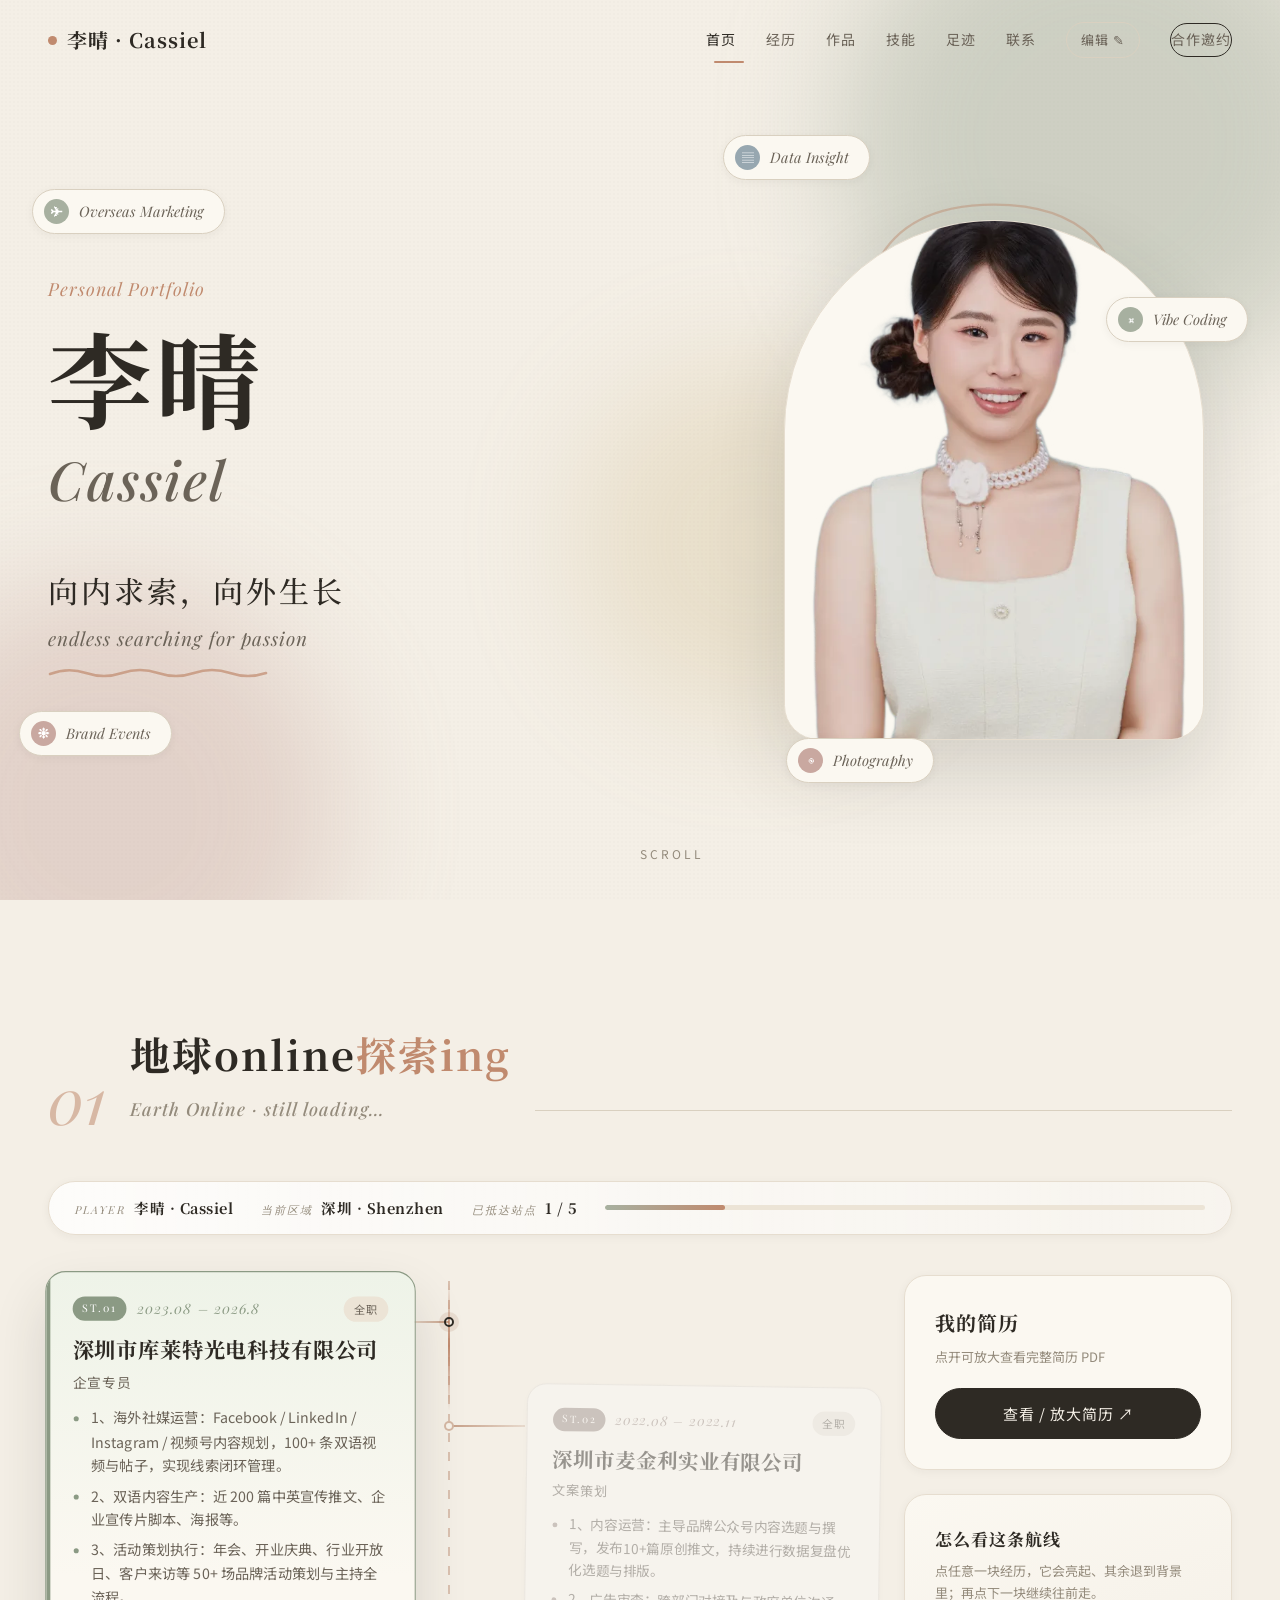
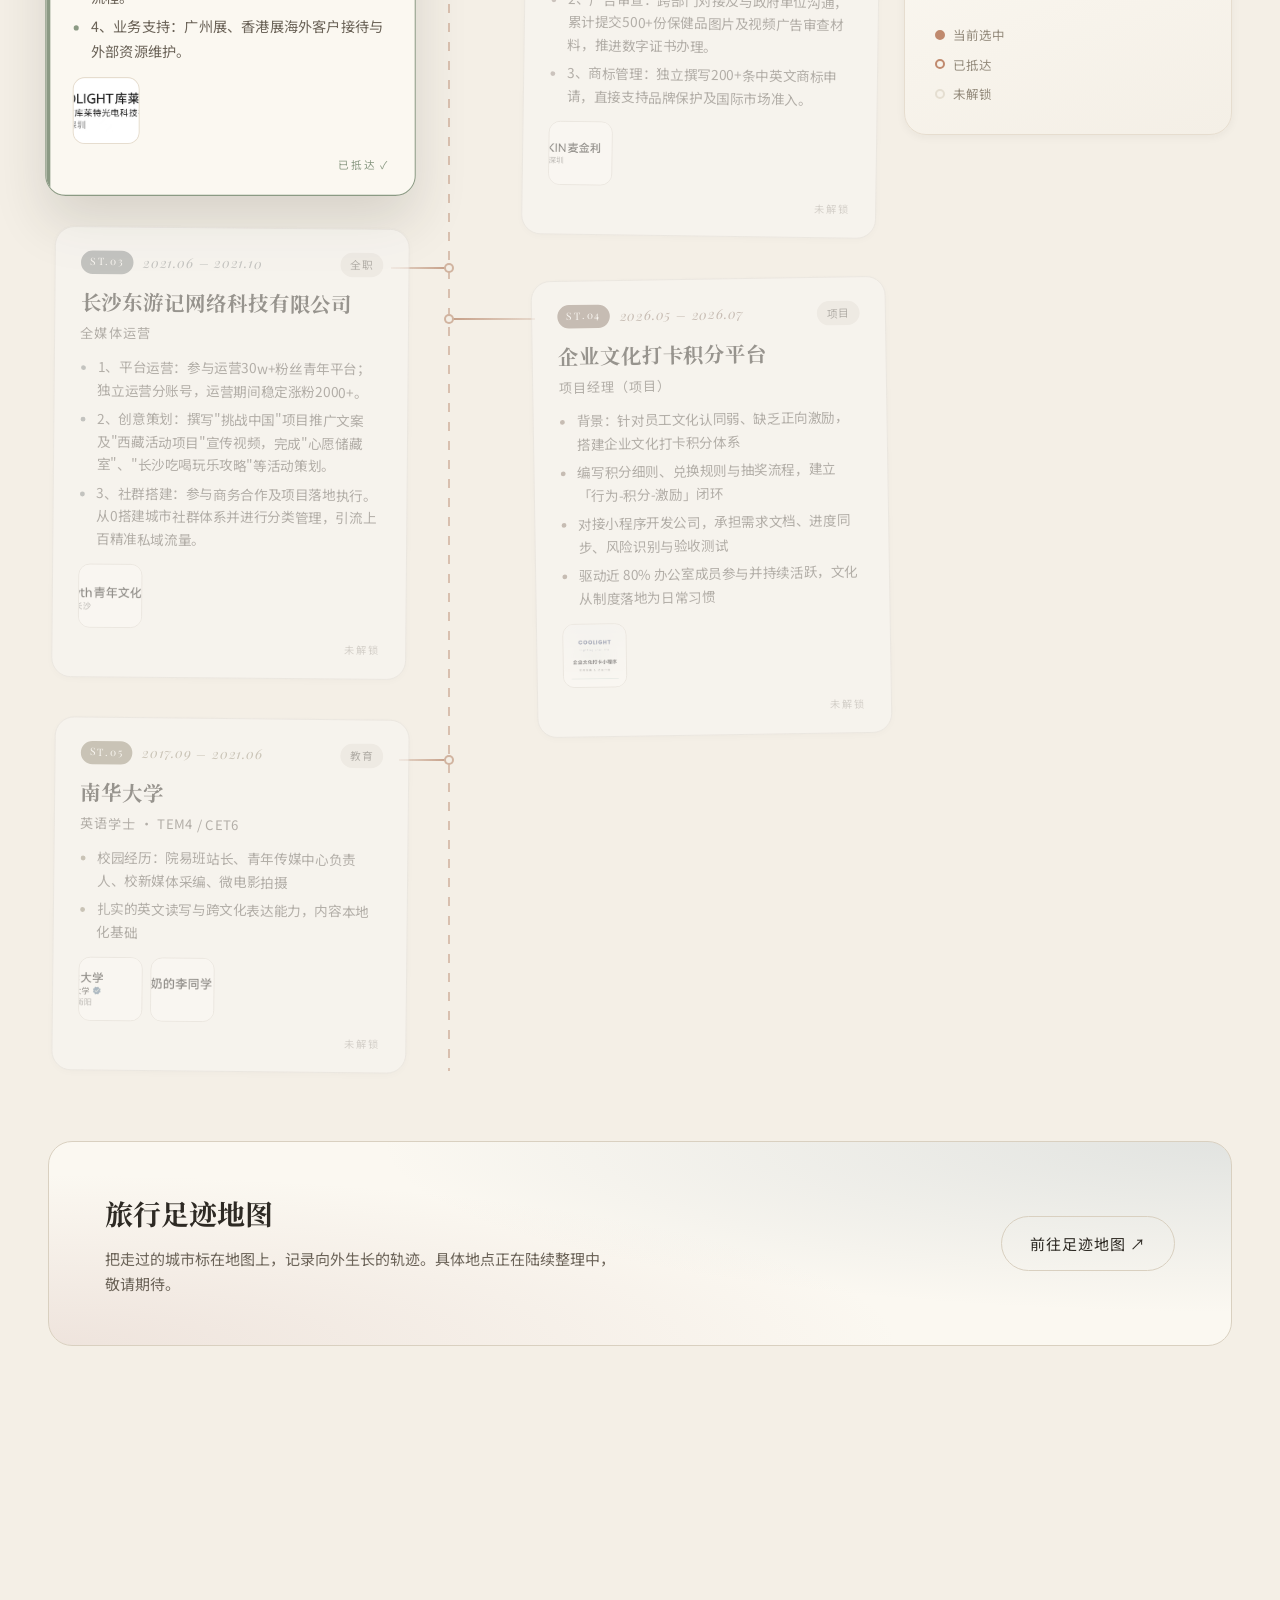
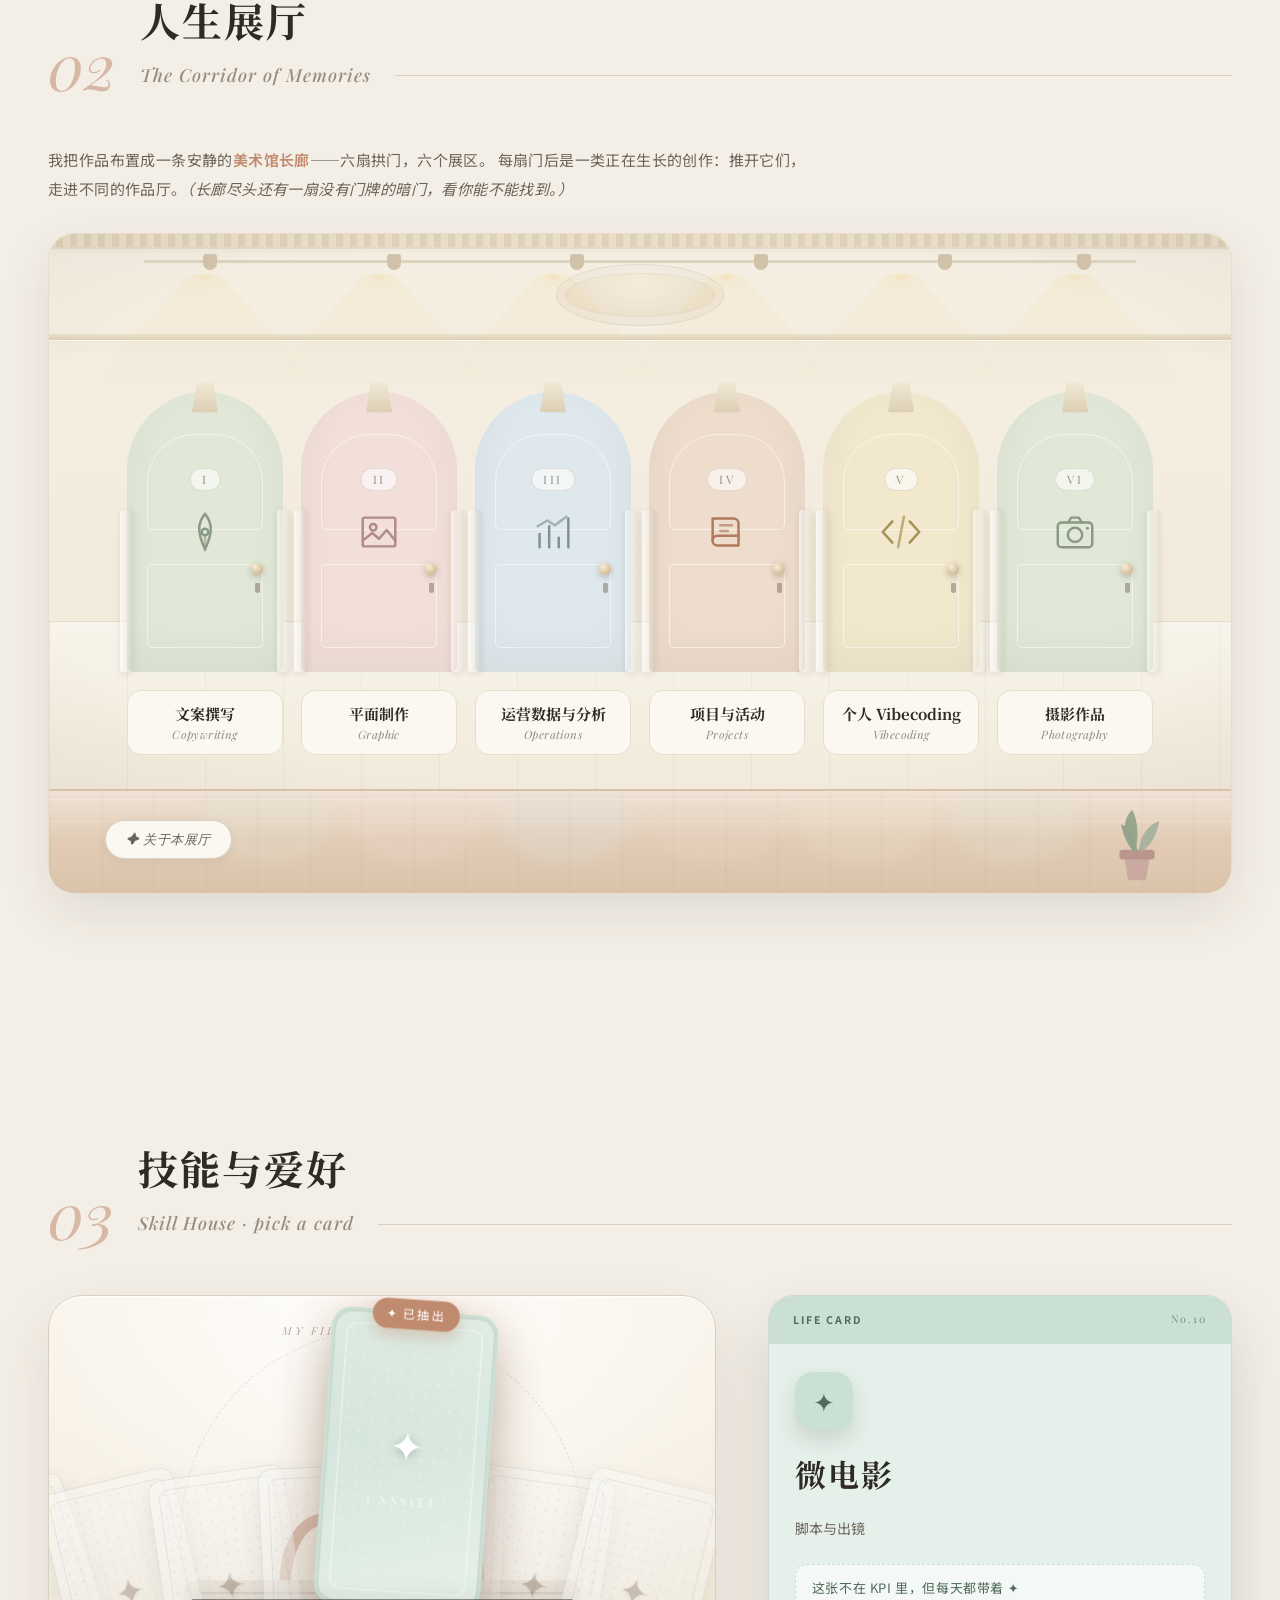
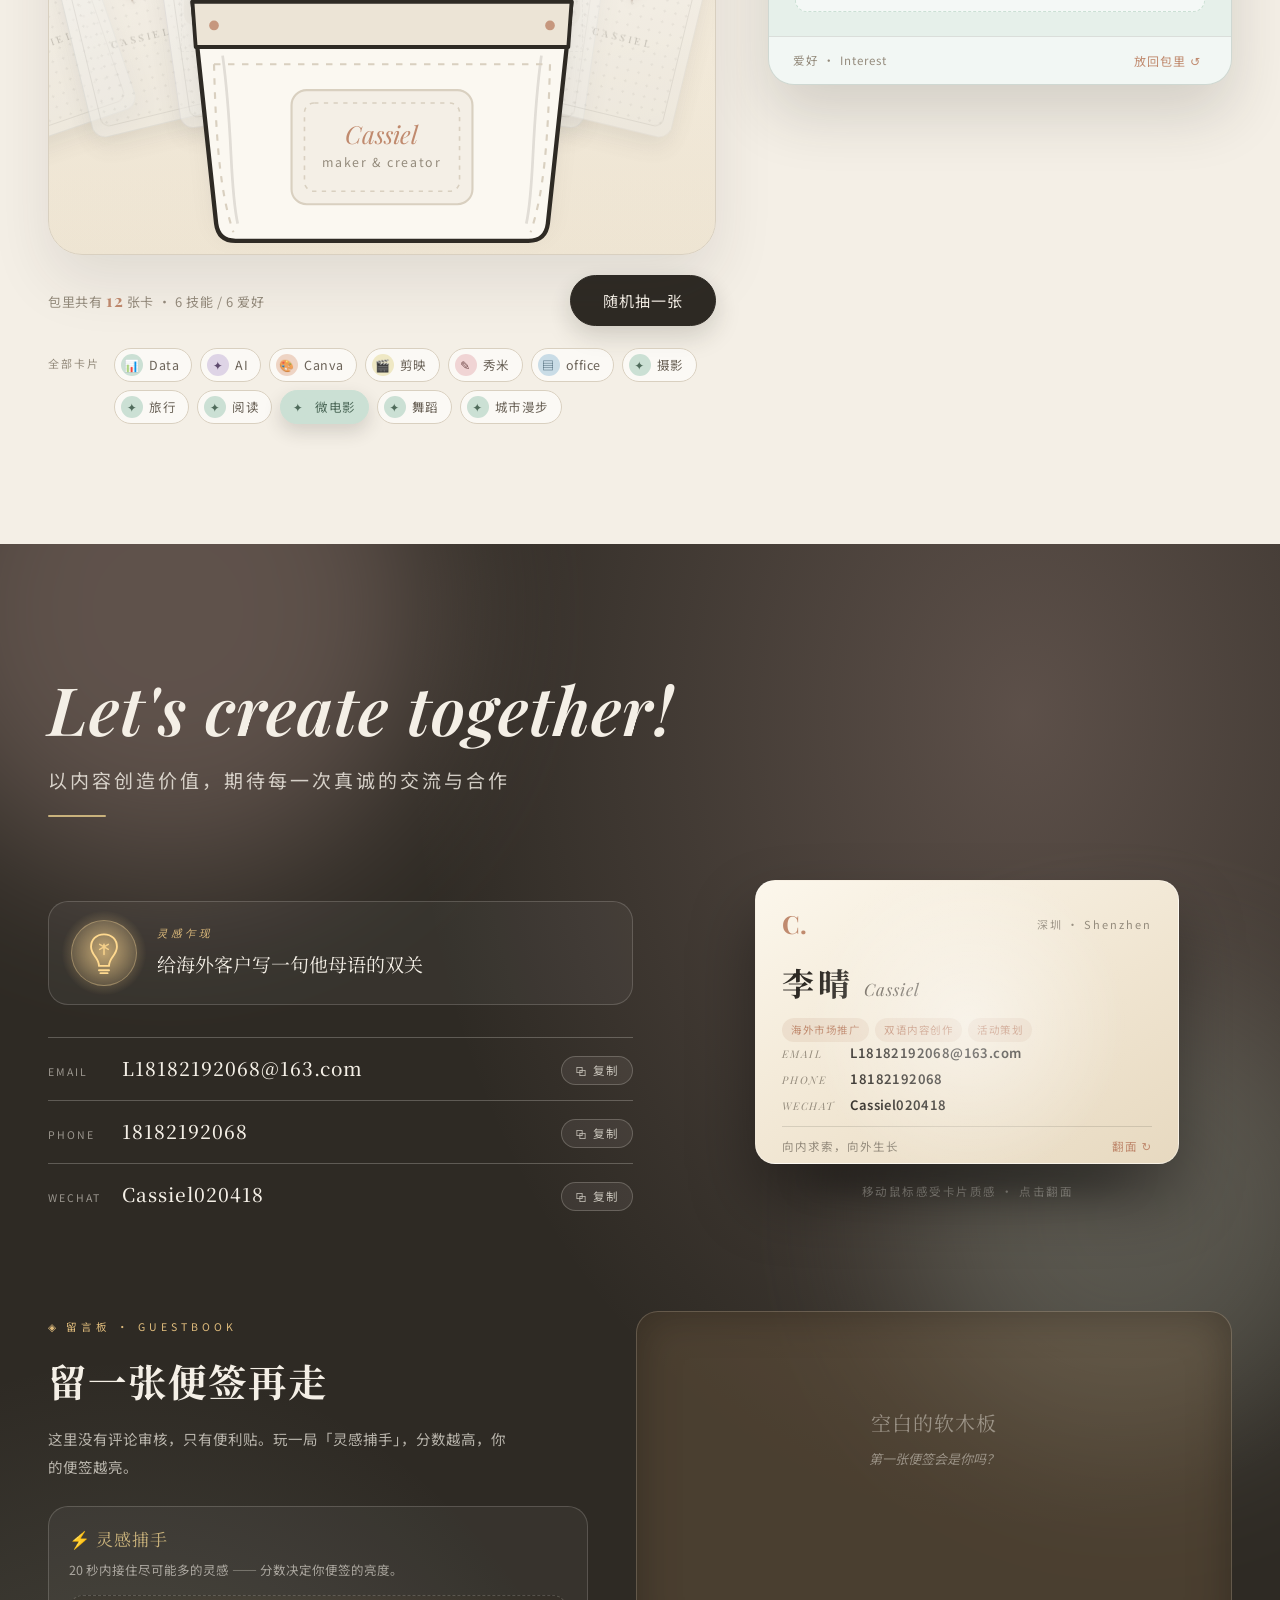
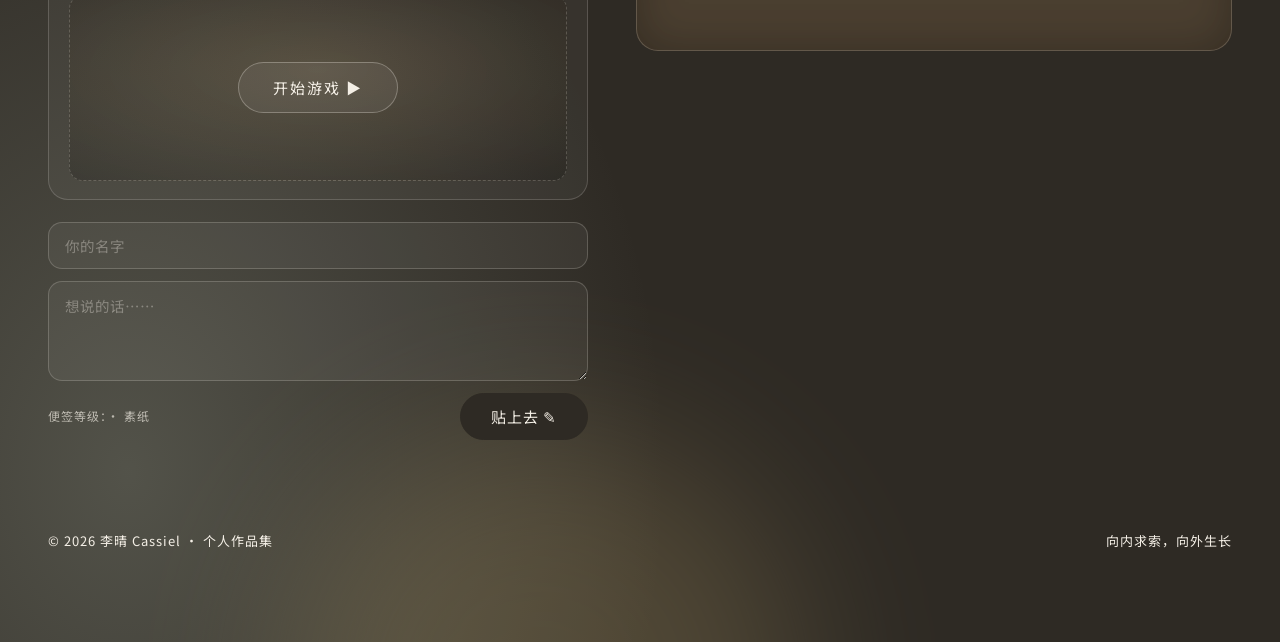
==== commit d3e5589a: "Add files via upload" ====
--- a/index.html
+++ b/index.html
@@ -1,31 +1,31 @@
 <!doctype html>
-<html lang="zh-CN" data-page-node-id="yA0Kq9CrnTB8Yg3hqrv6Yd">
-  <head data-page-node-id="Kz5V1zAdpXQTdksZVwG4QL">
-    <meta charset="UTF-8" data-page-node-id="CpQbB1viqP4mEryuwTpKDQ" />
-    <link rel="icon" type="image/webp" href="/avatar.webp" data-page-node-id="44fZgjx0BJYjxsgiDNsdJp" />
-    <meta name="viewport" content="width=device-width, initial-scale=1.0" data-page-node-id="XHjobfBbckQEOGNmyKiSlf" />
-    <meta name="description" content="李晴 Cassiel · 个人作品集 — 海外市场推广 / 运营 / 双语内容 / 品牌策划 / AI 创作" data-page-node-id="3OqiqB5UH15ib94yX8hZ2y" />
+<html lang="zh-CN" data-page-node-id="uNEQrHecnaJPLHIE3ipi6d">
+  <head data-page-node-id="UjAE9EGRN41twxjm9p6AA0">
+    <meta charset="UTF-8" data-page-node-id="cBQ80xr6DwEyYbcDbiOkGg" />
+    <link rel="icon" type="image/webp" href="./avatar.webp" data-page-node-id="xYuDFSXcGbo2VkD2TDAi5o" />
+    <meta name="viewport" content="width=device-width, initial-scale=1.0" data-page-node-id="pGDxnI5jlJAZzCXuQ7lA35" />
+    <meta name="description" content="李晴 Cassiel · 个人作品集 — 海外市场推广 / 运营 / 双语内容 / 品牌策划 / AI 创作" data-page-node-id="VoIfDkoqj0m0KrVM9EtYAO" />
     <title>李晴 Cassiel · 个人作品集</title>
 
     <!-- 字体异步加载：不再阻塞首屏（先用系统字体渲染，加载完自动替换） -->
-    <link rel="preconnect" href="https://fonts.googleapis.com" data-page-node-id="sNRSOGz8AFDxv1AtgER4XE" />
-    <link rel="preconnect" href="https://fonts.gstatic.com" crossorigin data-page-node-id="uDnGwghoSn8qRuKMSa3KBw" />
+    <link rel="preconnect" href="https://fonts.googleapis.com" data-page-node-id="MEAAFNH4rR2KB8GgAbPDib" />
+    <link rel="preconnect" href="https://fonts.gstatic.com" crossorigin data-page-node-id="GtsBpHApKejS6ieP4GQmUa" />
     <link
       href="https://fonts.googleapis.com/css2?family=Playfair+Display:ital,wght@0,500;0,600;1,500&family=Cormorant+Garamond:ital,wght@0,500;1,500&family=Noto+Serif+SC:wght@600;700&family=Noto+Sans+SC:wght@400;500;700&display=swap"
       rel="stylesheet"
       media="print"
-      onload="this.media='all'" data-page-node-id="WlXx7fBVmIy8NgrCdfuwad"
+      onload="this.media='all'" data-page-node-id="Yik1WzDy77aWM9smvKmzgX"
     />
-    <noscript data-page-node-id="pYgnTMvsmWmkQOM8vTazXm">
+    <noscript data-page-node-id="IPfbSs8fhAHHHJlZ6VYMk0">
       <link
         href="https://fonts.googleapis.com/css2?family=Playfair+Display:ital,wght@0,500;0,600;1,500&family=Noto+Serif+SC:wght@600;700&family=Noto+Sans+SC:wght@400;500;700&display=swap"
-        rel="stylesheet" data-page-node-id="uPltSnya9LLhdu0EHojfn4"
+        rel="stylesheet" data-page-node-id="0RSXDrWwqEJpqkCBHArRYy"
       />
     </noscript>
-    <script type="module" crossorigin src="/assets/index-CwIzsvGX.js"></script>
-    <link rel="stylesheet" crossorigin href="/assets/index-D0CGgged.css" data-page-node-id="Kiu8rlmSTKHEZi1VTXKyvK">
+    <script type="module" crossorigin src="./assets/index-DFyQ8Lpf.js"></script>
+    <link rel="stylesheet" crossorigin href="./assets/index-D0CGgged.css" data-page-node-id="4FO5ZCHb0hH27MhtrVCoTo">
   </head>
-  <body data-page-node-id="1IWm1TpegDY64FoxtSiFSn">
-    <div id="root" data-page-node-id="jTugDZT6o0H2R9SmXIjHTP"></div>
+  <body data-page-node-id="DkppwYgnR2TRA4ggACViaB">
+    <div id="root" data-page-node-id="FcAzujRIH0xCHjzhjB0BII"></div>
   </body>
 </html>
